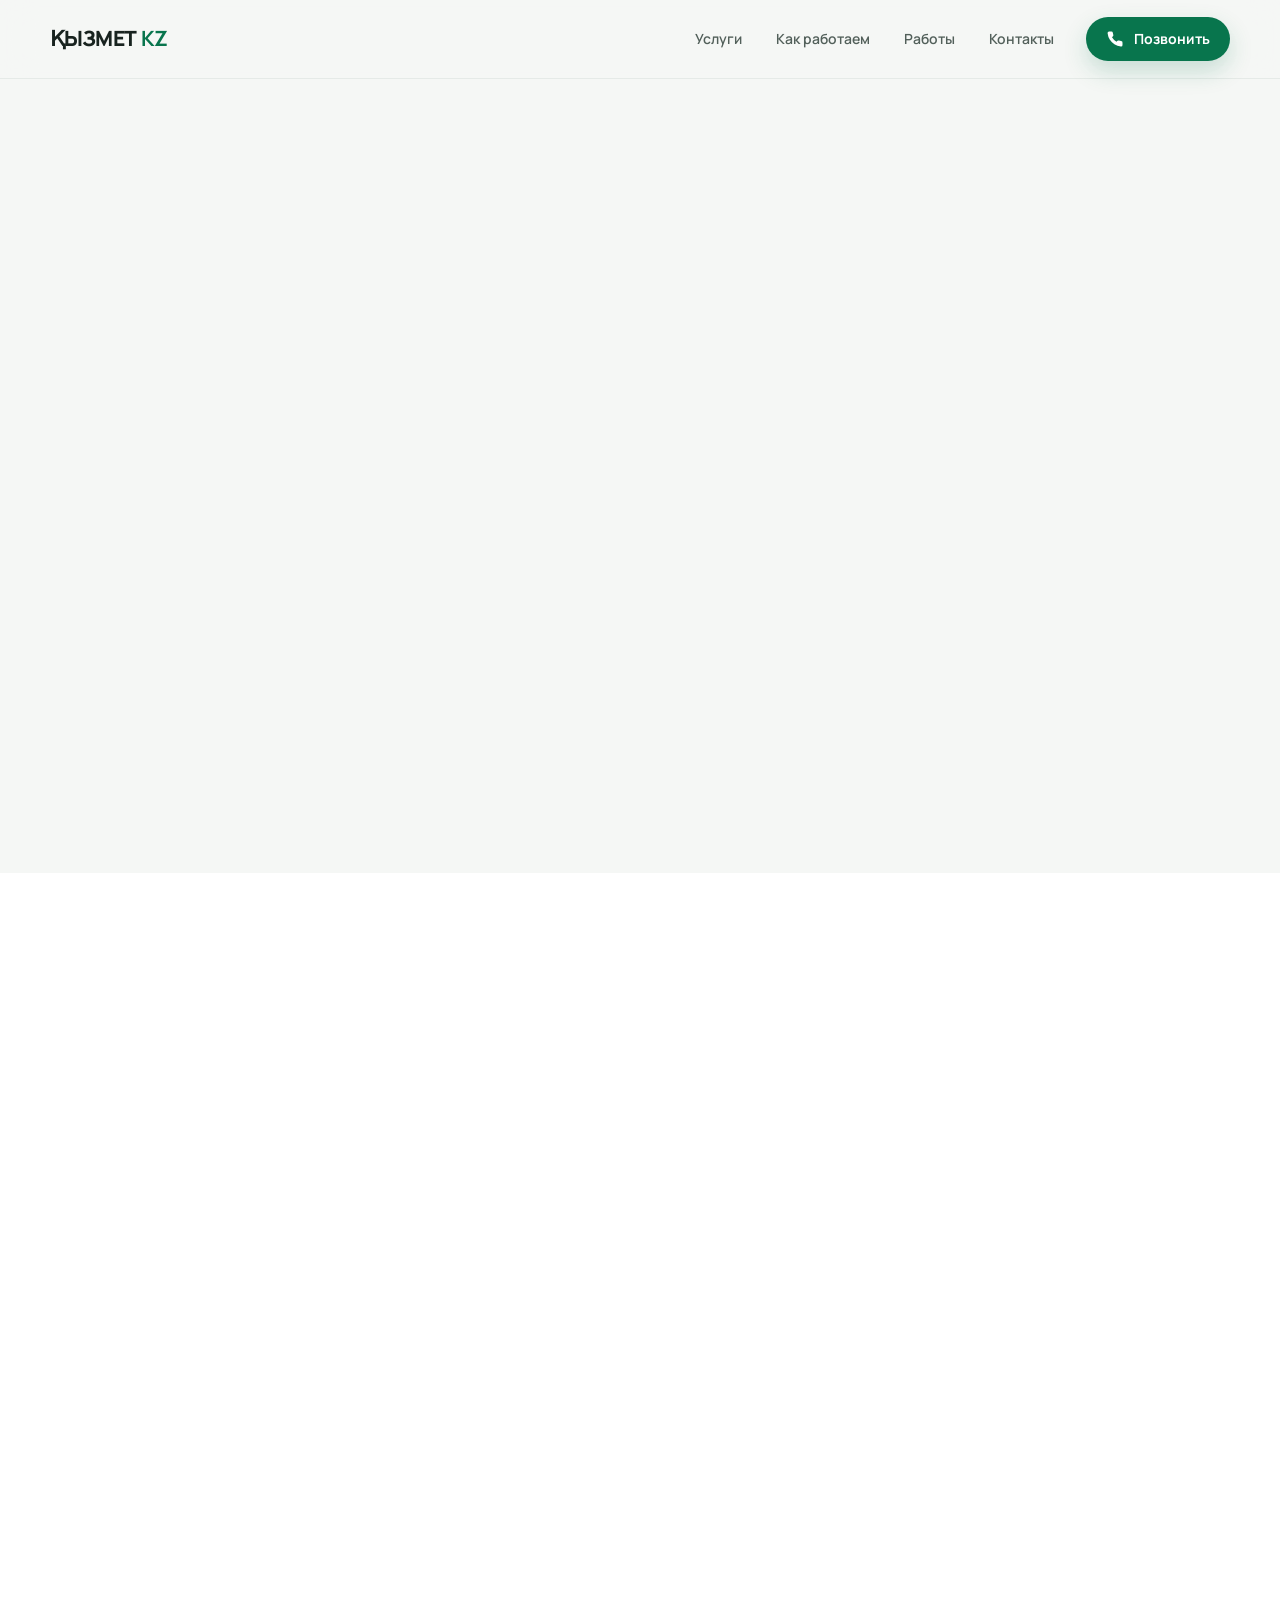
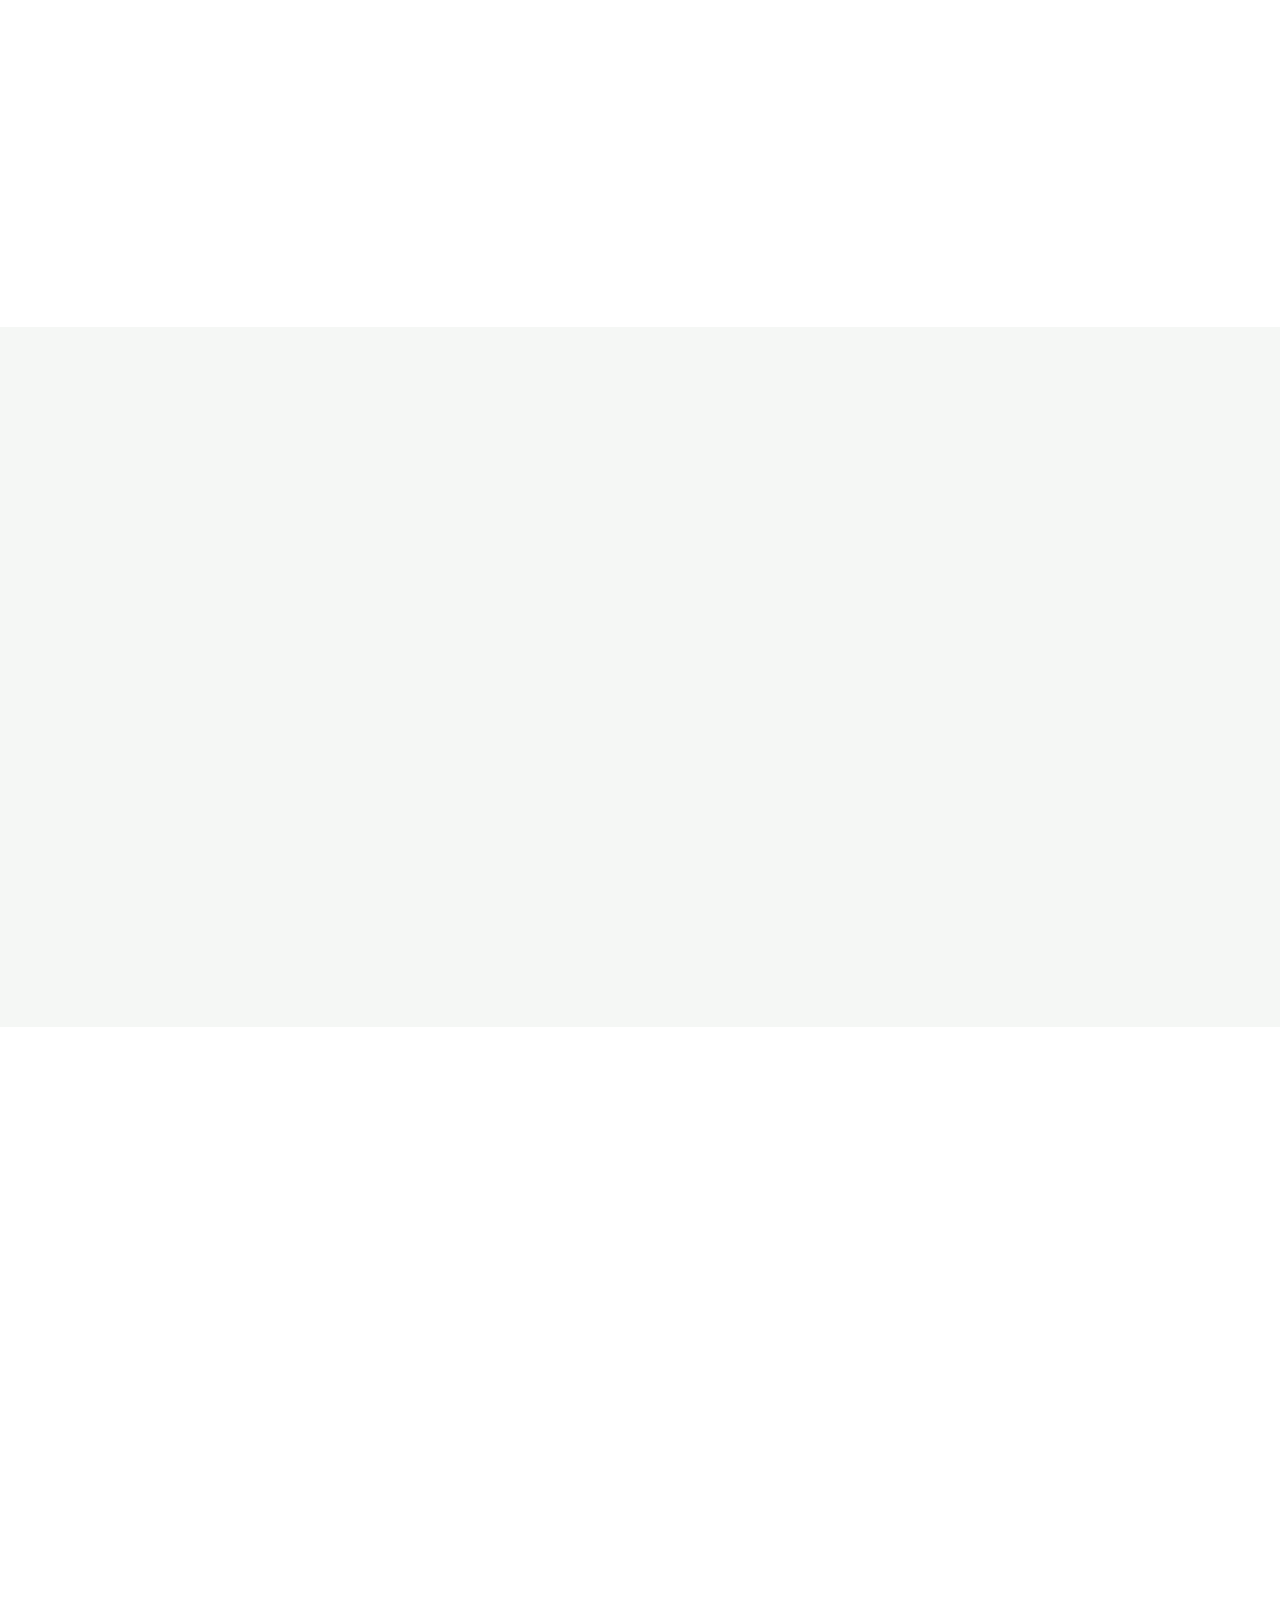
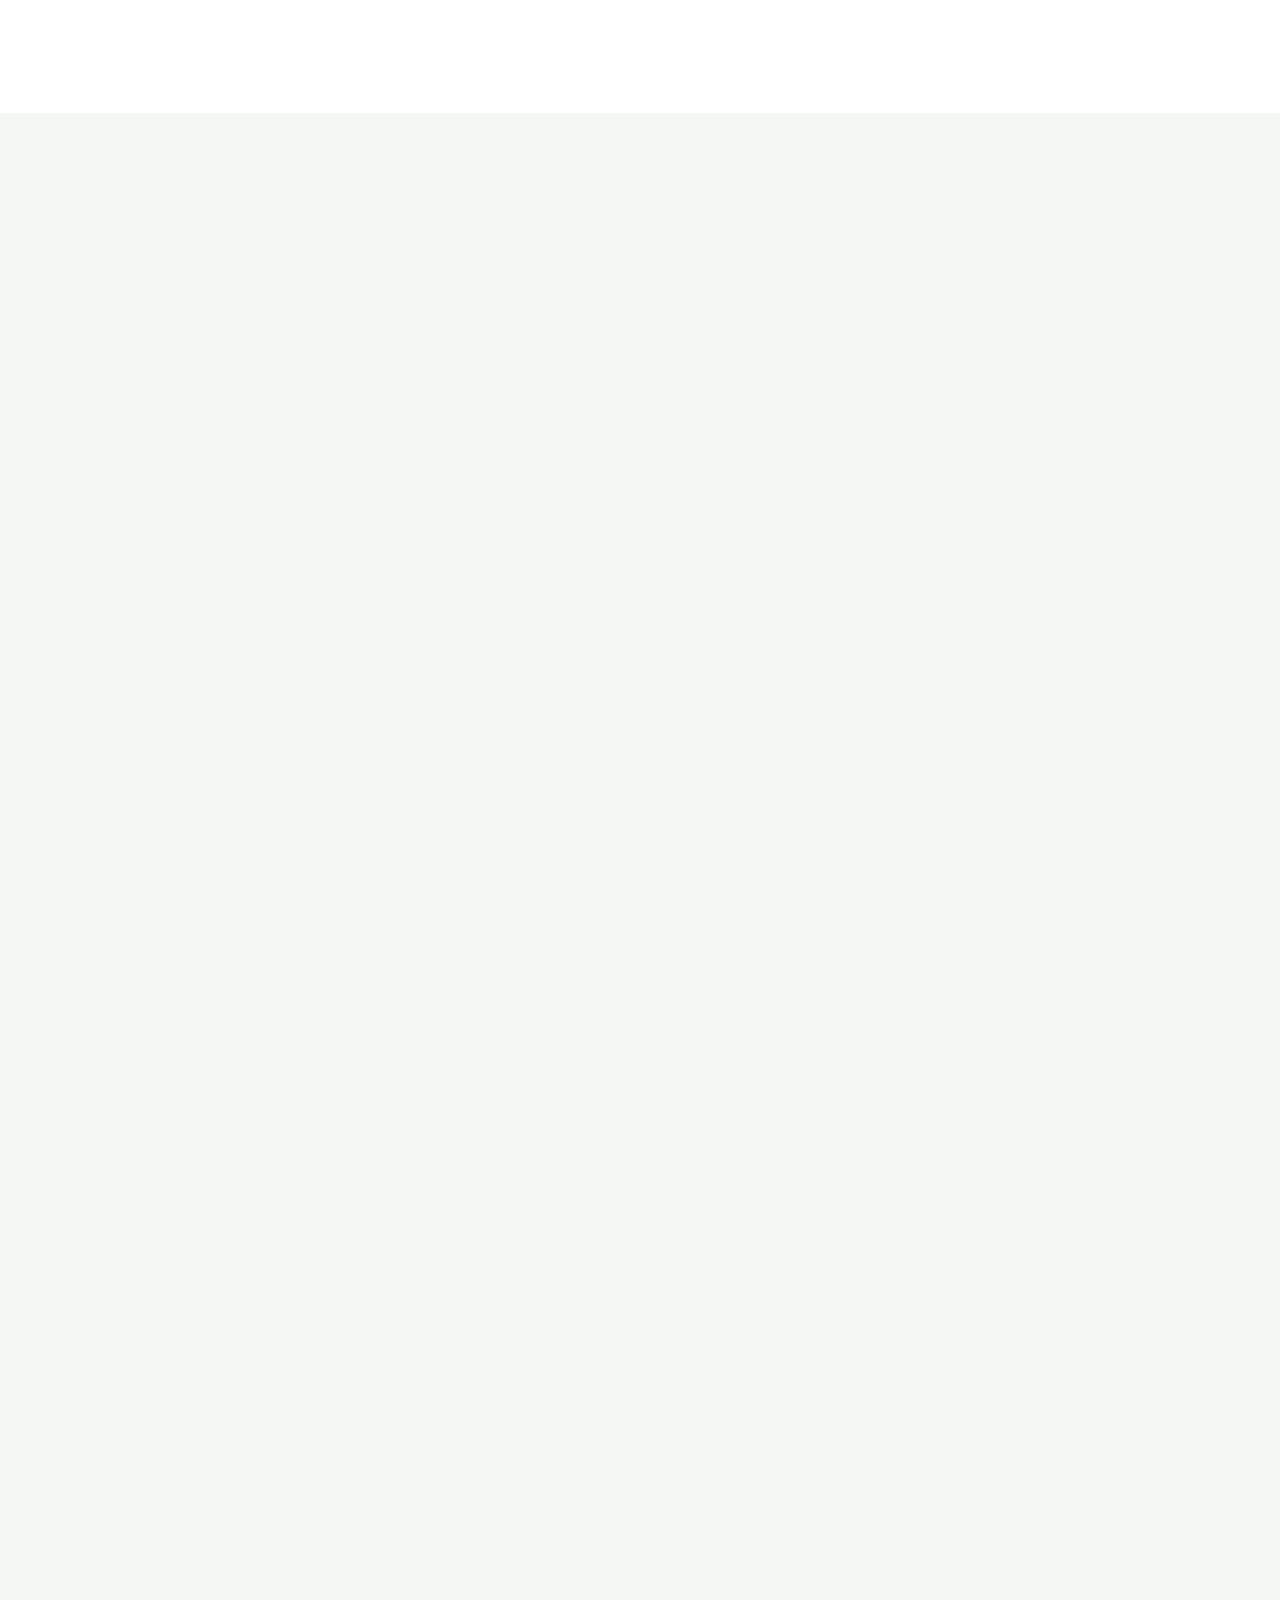
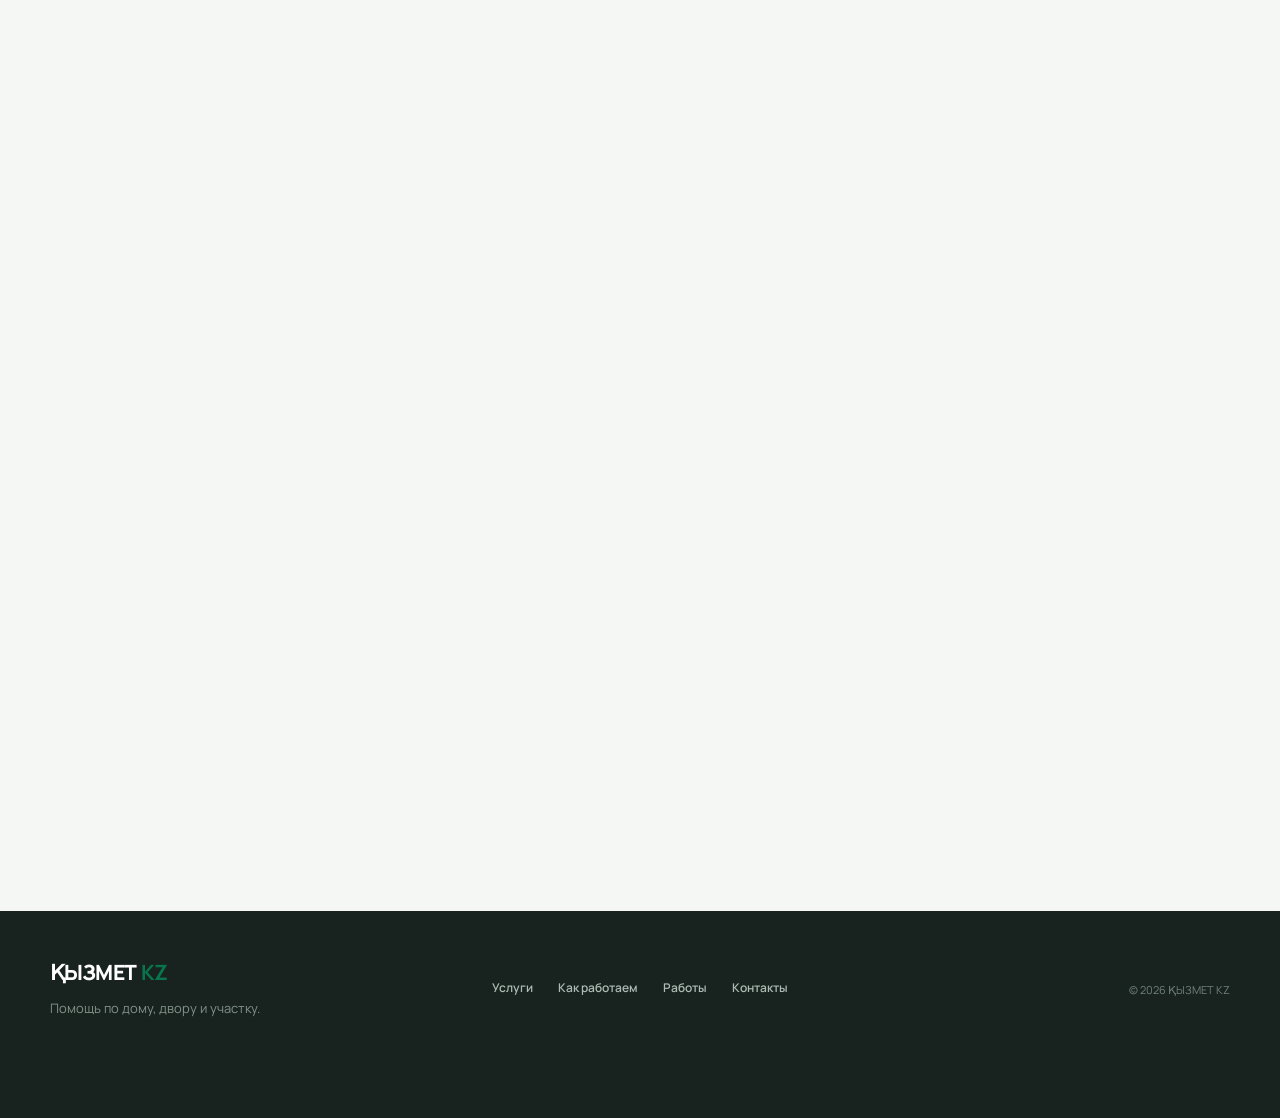
==== index-ru.html @ cfd89046 "index.html - kaz, index-ru - ru" ====
<!DOCTYPE html>
<html lang="ru">
<head>
    <meta charset="UTF-8">

    <meta
        name="viewport"
        content="width=device-width, initial-scale=1.0"
    >

    <title>ҚЫЗМЕТ KZ — помощь по дому, двору и участку</title>

    <meta
        name="description"
        content="ҚЫЗМЕТ KZ — помощь по дому, уборка двора, вынос мусора, ремонт забора, работы на участке и другие хозяйственные задачи."
    >

    <meta name="theme-color" content="#08754D">

    <link rel="icon" href="favicon.svg" type="image/svg+xml">

    <link rel="preconnect" href="https://fonts.googleapis.com">
    <link rel="preconnect" href="https://fonts.gstatic.com" crossorigin>

    <link
        href="https://fonts.googleapis.com/css2?family=Manrope:wght@400;500;600;700;800&display=swap"
        rel="stylesheet"
    >

    <link rel="stylesheet" href="style.css">
</head>

<body>

<!-- ================= HEADER ================= -->

<header class="header" id="header">
    <div class="container header__inner">

        <a href="#top" class="logo" aria-label="ҚЫЗМЕТ KZ — на главную">
            <span>ҚЫЗМЕТ</span>
            <strong>KZ</strong>
        </a>

        <nav class="nav" id="nav">
            <a href="#services">Услуги</a>
            <a href="#how">Как работаем</a>
            <a href="#works">Работы</a>
            <a href="#contacts">Контакты</a>
        </nav>

        <a
            class="btn btn--primary header__call"
            data-phone
            href="#"
        >
            <svg viewBox="0 0 24 24" aria-hidden="true">
                <path d="M22 16.92v3a2 2 0 0 1-2.18 2
                19.79 19.79 0 0 1-8.63-3.07
                19.5 19.5 0 0 1-6-6
                19.79 19.79 0 0 1-3.07-8.67
                A2 2 0 0 1 4.11 2h3a2 2 0 0 1
                2 1.72c.12.9.33 1.78.62 2.63
                a2 2 0 0 1-.45 2.11L8 9.73
                a16 16 0 0 0 6 6l1.27-1.27
                a2 2 0 0 1 2.11-.45
                c.85.29 1.73.5 2.63.62
                A2 2 0 0 1 22 16.92z"/>
            </svg>
            Позвонить
        </a>

        <button
            class="menu-toggle"
            id="menuToggle"
            type="button"
            aria-label="Открыть меню"
            aria-expanded="false"
        >
            <span></span>
            <span></span>
            <span></span>
        </button>

    </div>
</header>


<main id="top">

<!-- ================= HERO ================= -->

<section class="hero">
    <div class="container hero__grid">

        <div class="hero__content reveal">

            <div class="eyebrow">
                <span class="eyebrow__dot"></span>
                Помощь по дому и хозяйству
            </div>

            <h1>
                Сделаем работу,
                до которой
                <span>не доходят руки.</span>
            </h1>

            <p class="hero__text">
                ҚЫЗМЕТ KZ — помощь по дому, во дворе и на участке.
                Расскажите, что нужно сделать — обсудим задачу
                и договоримся.
            </p>

            <div class="hero__actions">
                <a
                    class="btn btn--primary btn--large"
                    data-phone
                    href="#"
                >
                    Позвонить
                </a>

                <a
                    class="btn btn--secondary btn--large"
                    href="#contact-form"
                >
                    Обсудить задачу
                </a>
            </div>

            <div class="hero__trust">
                <div class="trust-item">
                    <span class="trust-item__icon">✓</span>
                    Разные задачи
                </div>

                <div class="trust-item">
                    <span class="trust-item__icon">✓</span>
                    По договорённости
                </div>

                <div class="trust-item">
                    <span class="trust-item__icon">✓</span>
                    Понятное общение
                </div>
            </div>

        </div>

        <div class="hero__visual reveal reveal--delay">

            <div class="hero__image">
                <img
                    src="images/hero.jpg"
                    alt="Работа по хозяйству возле частного дома"
                >
            </div>

            <div class="hero-card">
                <div class="hero-card__icon">✓</div>

                <div>
                    <strong>Есть задача?</strong>
                    <span>Просто расскажите нам</span>
                </div>
            </div>

        </div>

    </div>
</section>

<!-- ================= SERVICES ================= -->

<section class="section services" id="services">
    <div class="container">

        <div class="section-heading reveal">
            <span class="section-label">ЧТО МЫ ДЕЛАЕМ</span>

            <h2>
                Поможем с работами
                <span>по дому и участку</span>
            </h2>

            <p>
                Выполняем бытовые, хозяйственные и другие задачи
                по вашему запросу.
            </p>
        </div>

        <div class="services-grid">

            <article class="service-card reveal">
                <div class="service-card__number">01</div>
                <div class="service-card__icon">🏠</div>

                <h3>Помощь по дому</h3>

                <p>
                    Бытовые и хозяйственные задачи
                    в квартире или частном доме.
                </p>

                <a href="#contact-form">
                    Обсудить задачу →
                </a>
            </article>


            <article class="service-card reveal">
                <div class="service-card__number">02</div>
                <div class="service-card__icon">🗑️</div>

                <h3>Вынос мусора</h3>

                <p>
                    Сбор, вынос и уборка мусора
                    после бытовых и хозяйственных работ.
                </p>

                <a href="#contact-form">
                    Обсудить задачу →
                </a>
            </article>


            <article class="service-card reveal">
                <div class="service-card__number">03</div>
                <div class="service-card__icon">🌿</div>

                <h3>Уборка двора</h3>

                <p>
                    Листья, ветки, мусор и другие работы
                    по приведению территории в порядок.
                </p>

                <a href="#contact-form">
                    Обсудить задачу →
                </a>
            </article>


            <article class="service-card reveal">
                <div class="service-card__number">04</div>
                <div class="service-card__icon">🧱</div>

                <h3>Ремонт забора</h3>

                <p>
                    Ремонт и восстановление повреждённых
                    участков забора.
                </p>

                <a href="#contact-form">
                    Обсудить задачу →
                </a>
            </article>


            <article class="service-card reveal">
                <div class="service-card__number">05</div>
                <div class="service-card__icon">💧</div>

                <h3>Септик</h3>

                <p>
                    Помощь с организацией работ
                    по устройству септика.
                </p>

                <a href="#contact-form">
                    Обсудить задачу →
                </a>
            </article>


            <article class="service-card reveal">
                <div class="service-card__number">06</div>
                <div class="service-card__icon">🐑</div>

                <h3>Мал сою</h3>

                <p>
                    Услуга предоставляется
                    по предварительной договорённости.
                </p>

                <a href="#contact-form">
                    Обсудить задачу →
                </a>
            </article>


            <article class="service-card reveal">
                <div class="service-card__number">07</div>
                <div class="service-card__icon">🚕</div>

                <h3>Такси межгород</h3>

                <p>
                    Поездки между городами
                    по предварительной договорённости.
                </p>

                <a href="#contact-form">
                    Обсудить поездку →
                </a>
            </article>


            <article class="service-card reveal">
                <div class="service-card__number">08</div>
                <div class="service-card__icon">🚚</div>

                <h3>Доставка по городу</h3>

                <p>
                    Доставка вещей, товаров и других грузов
                    по городу.
                </p>

                <a href="#contact-form">
                    Обсудить доставку →
                </a>
            </article>


            <article class="service-card reveal">
                <div class="service-card__number">09</div>
                <div class="service-card__icon">🧹</div>

                <h3>Клининг</h3>

                <p>
                    Уборка квартир, домов и других помещений
                    по предварительной договорённости.
                </p>

                <a href="#contact-form">
                    Заказать уборку →
                </a>
            </article>


            <article class="service-card reveal">
                <div class="service-card__number">10</div>
                <div class="service-card__icon">🚜</div>

                <h3>Услуги спецтехники</h3>

                <p>
                    Работа специальной техники
                    для строительных и хозяйственных задач.
                </p>

                <a href="#contact-form">
                    Обсудить задачу →
                </a>
            </article>


            <article class="service-card reveal">
                <div class="service-card__number">11</div>
                <div class="service-card__icon">❄️</div>

                <h3>Установка кондиционеров</h3>

                <p>
                    Установка и подключение кондиционеров
                    в доме или помещении.
                </p>

                <a href="#contact-form">
                    Обсудить установку →
                </a>
            </article>


            <article class="service-card reveal">
                <div class="service-card__number">12</div>
                <div class="service-card__icon">👨‍🍳</div>

                <h3>Повар</h3>

                <p>
                    Приготовление еды для дома,
                    мероприятий и других задач.
                </p>

                <a href="#contact-form">
                    Обсудить задачу →
                </a>
            </article>


            <article class="service-card reveal">
                <div class="service-card__number">13</div>
                <div class="service-card__icon">⚡</div>

                <h3>Услуги электрика</h3>

                <p>
                    Электромонтажные работы, ремонт
                    и подключение оборудования.
                </p>

                <a href="#contact-form">
                    Обсудить задачу →
                </a>
            </article>


            <article class="service-card reveal">
                <div class="service-card__number">14</div>
                <div class="service-card__icon">🔧</div>

                <h3>Услуги сантехника</h3>

                <p>
                    Ремонт, установка и обслуживание
                    сантехнического оборудования.
                </p>

                <a href="#contact-form">
                    Обсудить задачу →
                </a>
            </article>


            <article class="service-card reveal">
                <div class="service-card__number">15</div>
                <div class="service-card__icon">⚙️</div>

                <h3>Автоматизация бизнеса</h3>

                <p>
                    Помощь в автоматизации процессов
                    и оптимизации работы бизнеса.
                </p>

                <a href="#contact-form">
                    Обсудить задачу →
                </a>
            </article>


            <article class="service-card reveal">
                <div class="service-card__number">16</div>
                <div class="service-card__icon">❄️</div>

                <h3>Уборка снега</h3>

                <p>
                    Уборка снега с территории,
                    двора, дорожек и подъездов.
                </p>

                <a href="#contact-form">
                    Обсудить задачу →
                </a>
            </article>


            <article class="service-card reveal">
                <div class="service-card__number">17</div>
                <div class="service-card__icon">🔧</div>

                <h3>Другие работы</h3>

                <p>
                    Есть задача, которой нет
                    в списке? Расскажите нам.
                </p>

                <a href="#contact-form">
                    Обсудить задачу →
                </a>
            </article>


            <article class="service-card service-card--accent reveal">
                <div class="service-card__number">18</div>
                <div class="service-card__icon">💬</div>

                <h3>По вашему запросу</h3>

                <p>
                    Не обязательно знать название услуги.
                    Просто опишите, что нужно сделать.
                </p>

                <a href="#contact-form">
                    Рассказать задачу →
                </a>
            </article>

        </div>
    </div>
</section>


<!-- ================= NOT FOUND ================= -->

<section class="section problem">
    <div class="container">

        <div class="problem__box reveal">

            <div class="problem__content">
                <span class="section-label">НЕ НАШЛИ СВОЮ УСЛУГУ?</span>

                <h2>
                    Не знаете, как называется
                    нужная работа?
                </h2>

                <p>
                    Ничего страшного. Просто расскажите,
                    что нужно сделать. Обсудим задачу
                    и скажем, можем ли помочь.
                </p>

                <a
                    href="#"
                    data-phone
                    class="btn btn--light btn--large"
                >
                    Позвонить и обсудить
                </a>
            </div>

            <div class="problem__shape">
                <span>?</span>
            </div>

        </div>

    </div>
</section>


<!-- ================= WHY US ================= -->

<section class="section why">
    <div class="container">

        <div class="section-heading section-heading--center reveal">
            <span class="section-label">ПОЧЕМУ ҚЫЗМЕТ KZ</span>

            <h2>
                Всё проще, чем кажется
            </h2>

            <p>
                Не нужно разбираться в названиях работ.
                Расскажите о задаче — дальше разберёмся вместе.
            </p>
        </div>

        <div class="advantages">

            <article class="advantage reveal">
                <div class="advantage__icon">01</div>
                <h3>Один контакт</h3>
                <p>
                    Не нужно искать отдельного человека
                    для каждой хозяйственной задачи.
                </p>
            </article>

            <article class="advantage reveal">
                <div class="advantage__icon">02</div>
                <h3>Понятное общение</h3>
                <p>
                    Просто объясните своими словами,
                    что необходимо сделать.
                </p>
            </article>

            <article class="advantage reveal">
                <div class="advantage__icon">03</div>
                <h3>Работа по договорённости</h3>
                <p>
                    Обсуждаем задачу, объём и удобное
                    время заранее.
                </p>
            </article>

            <article class="advantage reveal">
                <div class="advantage__icon">04</div>
                <h3>Разные задачи</h3>
                <p>
                    Дом, двор, участок и другие
                    хозяйственные работы.
                </p>
            </article>

        </div>
    </div>
</section>


<!-- ================= HOW ================= -->

<section class="section how" id="how">
    <div class="container">

        <div class="section-heading reveal">
            <span class="section-label">КАК ЭТО РАБОТАЕТ</span>

            <h2>
                Три шага —
                <span>и задача решается</span>
            </h2>
        </div>

        <div class="steps">

            <article class="step reveal">
                <div class="step__number">01</div>

                <div>
                    <h3>Вы обращаетесь</h3>
                    <p>
                        Звоните и рассказываете,
                        что нужно сделать.
                    </p>
                </div>
            </article>

            <article class="step reveal">
                <div class="step__number">02</div>

                <div>
                    <h3>Обсуждаем</h3>
                    <p>
                        Уточняем детали, объём работы
                        и удобное время.
                    </p>
                </div>
            </article>

            <article class="step reveal">
                <div class="step__number">03</div>

                <div>
                    <h3>Выполняем</h3>
                    <p>
                        Приезжаем и выполняем
                        согласованную работу.
                    </p>
                </div>
            </article>

        </div>

    </div>
</section>


<!-- ================= WORKS ================= -->

<section class="section works" id="works">
    <div class="container">

        <div class="section-heading reveal">
            <span class="section-label">НАШИ РАБОТЫ</span>

            <h2>
                Работаем —
                <span>показываем результат</span>
            </h2>

            <p>
                Здесь будут реальные фотографии
                выполненных работ ҚЫЗМЕТ KZ.
            </p>
        </div>

        <div class="gallery">

            <div class="gallery__item gallery__item--large reveal">
                <img
                    src="images/work-01.jpg"
                    alt="Хозяйственные работы"
                    loading="lazy"
                >
            </div>

            <div class="gallery__item reveal">
                <img
                    src="images/work-02.jpg"
                    alt="Уборка территории"
                    loading="lazy"
                >
            </div>

            <div class="gallery__item reveal">
                <img
                    src="images/work-03.jpg"
                    alt="Ремонтные работы"
                    loading="lazy"
                >
            </div>

            <div class="gallery__item reveal">
                <img
                    src="images/work-04.jpg"
                    alt="Работа во дворе"
                    loading="lazy"
                >
            </div>

        </div>

        <div class="gallery-note reveal">
            <span>📸</span>
            <p>
                После запуска замените фотографии-заглушки
                на реальные фотографии работ.
            </p>
        </div>

    </div>
</section>


<!-- ================= CTA ================= -->

<section class="cta">
    <div class="container">

        <div class="cta__inner reveal">

            <div>
                <span class="section-label section-label--light">
                    ЕСТЬ ЗАДАЧА?
                </span>

                <h2>
                    Расскажите,
                    что нужно сделать.
                </h2>

                <p>
                    Не обязательно знать название услуги.
                    Просто опишите задачу — обсудим возможность
                    выполнения.
                </p>
            </div>

            <div class="cta__action">

                <a
                    href="#"
                    data-phone
                    class="btn btn--light btn--large"
                >
                    Позвонить
                </a>

                <a
                    href="#contact-form"
                    class="cta__phone"
                    data-phone-display
                >
                    +7 700 000 00 00
                </a>

            </div>

        </div>

    </div>
</section>


<!-- ================= CONTACTS ================= -->

<section class="section contacts" id="contacts">
    <div class="container contacts__grid">

        <div class="contacts__info reveal">

            <span class="section-label">КОНТАКТЫ</span>

            <h2>
                Давайте обсудим
                вашу задачу
            </h2>

            <p>
                Позвоните нам и расскажите,
                что необходимо сделать.
            </p>

            <a
                class="contacts__phone"
                data-phone
                data-phone-display
                href="#"
            >
            </a>

            <div class="contact-details">

                <div class="contact-detail">
                    <span>📍</span>
                    <div>
                        <small>Город</small>
                        <strong>Ваш город</strong>
                    </div>
                </div>

                <div class="contact-detail">
                    <span>🕐</span>
                    <div>
                        <small>Время работы</small>
                        <strong>По договорённости</strong>
                    </div>
                </div>

            </div>

        </div>


        <div class="contact-form-wrapper reveal" id="contact-form">

            <div class="contact-form-card">

                <span class="form-badge">БЫСТРЫЙ ЗАПРОС</span>

                <h3>
                    Расскажите,
                    что нужно сделать
                </h3>

                <p>
                    Форма пока работает как демонстрация.
                    Для реальной отправки подключается backend
                    или сервис форм.
                </p>

                <form id="requestForm">

                    <label>
                        <span>Ваше имя</span>

                        <input
                            type="text"
                            name="name"
                            placeholder="Например, Айдар"
                            autocomplete="name"
                        >
                    </label>

                    <label>
                        <span>Телефон *</span>

                        <input
                            type="tel"
                            name="phone"
                            placeholder="+7 700 000 00 00"
                            autocomplete="tel"
                            required
                        >
                    </label>

                    <label>
                        <span>Что нужно сделать?</span>

                        <textarea
                            name="message"
                            rows="4"
                            placeholder="Например: мал сою керек, кар жинау керек, зат апарып тастау керек..."
                        ></textarea>
                    </label>

                    <button
                        type="submit"
                        class="btn btn--primary btn--full"
                    >
                        Отправить заявку
                    </button>

                    <div
                        class="form-message"
                        id="formMessage"
                        aria-live="polite"
                    ></div>

                </form>

            </div>

        </div>

    </div>
</section>

</main>


<!-- ================= FOOTER ================= -->

<footer class="footer">
    <div class="container footer__inner">

        <div class="footer__brand">
            <a href="#top" class="logo logo--footer">
                <span>ҚЫЗМЕТ</span>
                <strong>KZ</strong>
            </a>

            <p>
                Помощь по дому, двору и участку.
            </p>
        </div>

        <div class="footer__links">
            <a href="#services">Услуги</a>
            <a href="#how">Как работаем</a>
            <a href="#works">Работы</a>
            <a href="#contacts">Контакты</a>
        </div>

        <div class="footer__contact">
            <a href="#"
                 data-phone
                 data-phone-display>
            </a>

            <span>© 2026 ҚЫЗМЕТ KZ</span>
        </div>

    </div>
</footer>


<!-- ================= MOBILE CTA ================= -->

<div class="mobile-cta">

    <a
        href="#"
        data-phone
        class="mobile-cta__call"
    >
        <svg viewBox="0 0 24 24" aria-hidden="true">
            <path d="M22 16.92v3a2 2 0 0 1-2.18 2
            19.79 19.79 0 0 1-8.63-3.07
            19.5 19.5 0 0 1-6-6
            19.79 19.79 0 0 1-3.07-8.67
            A2 2 0 0 1 4.11 2h3a2 2 0 0 1
            2 1.72c.12.9.33 1.78.62 2.63
            a2 2 0 0 1-.45 2.11L8 9.73
            a16 16 0 0 0 6 6l1.27-1.27
            a2 2 0 0 1 2.11-.45
            c.85.29 1.73.5 2.63.62
            A2 2 0 0 1 22 16.92z"/>
        </svg>

        Позвонить
    </a>

    <a
        href="#contact-form"
        class="mobile-cta__form"
    >
        Обсудить
    </a>

</div>


<script src="script.js"></script>

</body>
</html>
---- style.css ----
/* =========================================================
   ҚЫЗМЕТ KZ
   Main stylesheet
   ========================================================= */

:root {
    --green: #08754d;
    --green-dark: #055d3d;
    --green-light: #e7f2ed;

    --dark: #18231f;
    --text: #42504a;
    --muted: #718079;

    --bg: #f5f7f5;
    --white: #ffffff;
    --border: #e1e8e4;

    --radius-sm: 12px;
    --radius-md: 18px;
    --radius-lg: 28px;

    --shadow: 0 20px 60px rgba(24, 35, 31, 0.08);

    --container: 1180px;
}


/* ================= RESET ================= */

*,
*::before,
*::after {
    box-sizing: border-box;
}

html {
    scroll-behavior: smooth;
}

body {
    margin: 0;
    background: var(--bg);
    color: var(--dark);

    font-family: "Manrope", sans-serif;
    font-size: 16px;
    line-height: 1.6;

    -webkit-font-smoothing: antialiased;
}

body.menu-open {
    overflow: hidden;
}

img {
    display: block;
    width: 100%;
}

a {
    color: inherit;
    text-decoration: none;
}

button,
input,
textarea {
    font: inherit;
}

button {
    cursor: pointer;
}

::selection {
    background: var(--green);
    color: white;
}


/* ================= GLOBAL ================= */

.container {
    width: min(
        calc(100% - 40px),
        var(--container)
    );

    margin-inline: auto;
}

.section {
    padding: 110px 0;
}

.section-heading {
    max-width: 720px;
    margin-bottom: 55px;
}

.section-heading--center {
    margin-inline: auto;
    text-align: center;
}

.section-label {
    display: inline-block;

    margin-bottom: 16px;

    color: var(--green);

    font-size: 12px;
    font-weight: 800;
    letter-spacing: 0.14em;
    text-transform: uppercase;
}

.section-label--light {
    color: #a9d8c5;
}

.section-heading h2 {
    margin: 0 0 18px;

    font-size: clamp(36px, 5vw, 58px);
    line-height: 1.05;
    letter-spacing: -0.04em;
}

.section-heading h2 span {
    color: var(--green);
}

.section-heading p {
    max-width: 620px;

    margin: 0;

    color: var(--muted);
    font-size: 17px;
}


/* ================= BUTTONS ================= */

.btn {
    display: inline-flex;
    align-items: center;
    justify-content: center;
    gap: 10px;

    min-height: 52px;
    padding: 0 24px;

    border: 0;
    border-radius: 100px;

    font-weight: 700;
    line-height: 1;

    transition:
        transform 0.25s ease,
        background 0.25s ease,
        color 0.25s ease,
        box-shadow 0.25s ease;
}

.btn:hover {
    transform: translateY(-2px);
}

.btn--primary {
    background: var(--green);
    color: var(--white);

    box-shadow: 0 10px 25px rgba(8, 117, 77, 0.2);
}

.btn--primary:hover {
    background: var(--green-dark);
    box-shadow: 0 14px 30px rgba(8, 117, 77, 0.28);
}

.btn--secondary {
    background: var(--white);
    color: var(--dark);
    border: 1px solid var(--border);
}

.btn--secondary:hover {
    border-color: var(--green);
    color: var(--green);
}

.btn--light {
    background: var(--white);
    color: var(--green);
}

.btn--light:hover {
    background: #eff8f4;
}

.btn--large {
    min-height: 58px;
    padding-inline: 30px;
}

.btn--full {
    width: 100%;
}

.btn svg {
    width: 18px;
    height: 18px;

    fill: currentColor;
}


/* ================= HEADER ================= */

.header {
    position: sticky;
    z-index: 1000;
    top: 0;

    background: rgba(245, 247, 245, 0.9);

    border-bottom: 1px solid rgba(225, 232, 228, 0.8);

    backdrop-filter: blur(16px);
}

.header__inner {
    display: flex;
    align-items: center;
    justify-content: space-between;

    height: 78px;
}

.logo {
    display: inline-flex;
    align-items: center;
    gap: 5px;

    font-size: 21px;
    font-weight: 800;
    letter-spacing: -0.04em;
}

.logo span {
    color: var(--dark);
}

.logo strong {
    color: var(--green);
}

.nav {
    display: flex;
    align-items: center;
    gap: 34px;

    margin-left: auto;
    margin-right: 32px;
}

.nav a {
    position: relative;

    color: #52605a;

    font-size: 14px;
    font-weight: 600;
}

.nav a::after {
    content: "";

    position: absolute;
    left: 0;
    bottom: -7px;

    width: 0;
    height: 2px;

    background: var(--green);

    transition: width 0.25s ease;
}

.nav a:hover {
    color: var(--green);
}

.nav a:hover::after {
    width: 100%;
}

.header__call {
    min-height: 44px;
    padding-inline: 20px;

    font-size: 14px;
}

.menu-toggle {
    display: none;

    width: 46px;
    height: 46px;

    padding: 10px;

    border: 0;
    border-radius: 12px;

    background: var(--green-light);
}

.menu-toggle span {
    display: block;

    width: 100%;
    height: 2px;

    margin: 5px 0;

    background: var(--dark);

    transition:
        transform 0.25s ease,
        opacity 0.25s ease;
}

.menu-toggle.active span:nth-child(1) {
    transform: translateY(7px) rotate(45deg);
}

.menu-toggle.active span:nth-child(2) {
    opacity: 0;
}

.menu-toggle.active span:nth-child(3) {
    transform: translateY(-7px) rotate(-45deg);
}


/* ================= HERO ================= */

.hero {
    padding: 80px 0 100px;

    overflow: hidden;
}

.hero__grid {
    display: grid;
    grid-template-columns: 0.92fr 1.08fr;

    align-items: center;

    gap: 80px;
}

.eyebrow {
    display: inline-flex;
    align-items: center;
    gap: 9px;

    margin-bottom: 25px;

    color: var(--green);

    font-size: 12px;
    font-weight: 800;
    letter-spacing: 0.08em;
    text-transform: uppercase;
}

.eyebrow__dot {
    width: 8px;
    height: 8px;

    border-radius: 50%;

    background: var(--green);

    box-shadow: 0 0 0 5px var(--green-light);
}

.hero h1 {
    max-width: 680px;

    margin: 0;

    font-size: clamp(46px, 6vw, 76px);
    line-height: 0.98;
    letter-spacing: -0.055em;
}

.hero h1 span {
    color: var(--green);
}

.hero__text {
    max-width: 610px;

    margin: 28px 0 34px;

    color: var(--text);

    font-size: 18px;
    line-height: 1.7;
}

.hero__actions {
    display: flex;
    flex-wrap: wrap;
    gap: 12px;
}

.hero__trust {
    display: flex;
    flex-wrap: wrap;
    gap: 20px;

    margin-top: 35px;
}

.trust-item {
    display: flex;
    align-items: center;
    gap: 8px;

    color: var(--muted);

    font-size: 13px;
    font-weight: 600;
}

.trust-item__icon {
    display: grid;
    place-items: center;

    width: 21px;
    height: 21px;

    border-radius: 50%;

    background: var(--green-light);
    color: var(--green);

    font-size: 11px;
    font-weight: 800;
}

.hero__visual {
    position: relative;
    min-width: 0;
}

.hero__image {
    position: relative;
    width: 100%;
    height: min(105vw, 470px);
    overflow: hidden;
    border-radius: 34px;
    background: #dfe8e3;
    box-shadow: var(--shadow);
}

.hero__image::after {
    content: "";

    position: absolute;
    inset: 0;

    pointer-events: none;

    background:
        linear-gradient(
            180deg,
            rgba(0, 0, 0, 0) 55%,
            rgba(0, 0, 0, 0.22)
        );
}
.hero__image img {
    display: block;
    width: 100%;
    height: 100%;

    object-fit: cover;
    object-position: 1% center;
}
.hero-card {
    position: absolute;

    right: -28px;
    bottom: 30px;

    display: flex;
    align-items: center;
    gap: 13px;

    max-width: 260px;

    padding: 18px 20px;

    border: 1px solid rgba(255, 255, 255, 0.7);
    border-radius: 18px;

    background: rgba(255, 255, 255, 0.94);

    box-shadow: 0 20px 50px rgba(24, 35, 31, 0.18);

    backdrop-filter: blur(12px);
}

.hero-card__icon {
    display: grid;
    place-items: center;

    flex: 0 0 42px;

    width: 42px;
    height: 42px;

    border-radius: 50%;

    background: var(--green);
    color: white;

    font-weight: 800;
}

.hero-card strong,
.hero-card span {
    display: block;
}

.hero-card strong {
    font-size: 14px;
}

.hero-card span {
    margin-top: 2px;

    color: var(--muted);

    font-size: 12px;
}


/* ================= SERVICES ================= */

.services {
    background: var(--white);
}

.services-grid {
    display: grid;

    grid-template-columns: repeat(4, 1fr);

    gap: 16px;
}

.service-card {
    position: relative;

    min-height: 315px;

    padding: 28px;

    overflow: hidden;

    border: 1px solid var(--border);
    border-radius: var(--radius-md);

    background: var(--white);

    transition:
        transform 0.3s ease,
        border-color 0.3s ease,
        box-shadow 0.3s ease;
}

.service-card:hover {
    transform: translateY(-6px);

    border-color: rgba(8, 117, 77, 0.25);

    box-shadow: var(--shadow);
}

.service-card__number {
    position: absolute;
    top: 25px;
    right: 25px;

    color: #dce5e1;

    font-size: 12px;
    font-weight: 800;
}

.service-card__icon {
    display: grid;
    place-items: center;

    width: 54px;
    height: 54px;

    margin-bottom: 25px;

    border-radius: 15px;

    background: var(--green-light);

    font-size: 25px;
}

.service-card h3 {
    margin: 0 0 10px;

    font-size: 19px;
    line-height: 1.2;
}

.service-card p {
    margin: 0;

    color: var(--muted);

    font-size: 14px;
    line-height: 1.65;
}

.service-card a {
    position: absolute;

    left: 28px;
    bottom: 25px;

    color: var(--green);

    font-size: 13px;
    font-weight: 800;
}

.service-card--accent {
    border-color: transparent;

    background: var(--green);
    color: white;
}

.service-card--accent .service-card__icon {
    background: rgba(255, 255, 255, 0.14);
}

.service-card--accent .service-card__number {
    color: rgba(255, 255, 255, 0.25);
}

.service-card--accent p {
    color: rgba(255, 255, 255, 0.72);
}

.service-card--accent a {
    color: white;
}


/* ================= PROBLEM ================= */

.problem {
    background: var(--white);
    padding-top: 0;
}

.problem__box {
    position: relative;

    display: flex;
    align-items: center;
    justify-content: space-between;

    min-height: 390px;

    padding: 60px 70px;

    overflow: hidden;

    border-radius: var(--radius-lg);

    background:
        radial-gradient(
            circle at 90% 20%,
            rgba(255,255,255,0.14),
            transparent 30%
        ),
        var(--dark);

    color: white;
}

.problem__content {
    position: relative;
    z-index: 2;

    max-width: 650px;
}

.problem h2 {
    margin: 0 0 18px;

    font-size: clamp(34px, 4vw, 54px);
    line-height: 1.05;
    letter-spacing: -0.04em;
}

.problem p {
    max-width: 570px;

    margin: 0 0 30px;

    color: #aebbb5;
}

.problem__shape {
    position: absolute;

    right: 80px;
    top: 50%;

    display: grid;
    place-items: center;

    width: 260px;
    height: 260px;

    border: 1px solid rgba(255, 255, 255, 0.08);
    border-radius: 50%;

    transform: translateY(-50%);
}

.problem__shape::before {
    content: "";

    position: absolute;

    width: 180px;
    height: 180px;

    border: 1px solid rgba(255, 255, 255, 0.08);
    border-radius: 50%;
}

.problem__shape span {
    color: rgba(255, 255, 255, 0.08);

    font-size: 150px;
    font-weight: 800;
}


/* ================= WHY ================= */

.why {
    background: var(--bg);
}

.advantages {
    display: grid;

    grid-template-columns: repeat(4, 1fr);

    gap: 18px;
}

.advantage {
    padding: 30px;

    border: 1px solid var(--border);
    border-radius: var(--radius-md);

    background: var(--white);
}

.advantage__icon {
    display: grid;
    place-items: center;

    width: 48px;
    height: 48px;

    margin-bottom: 30px;

    border-radius: 13px;

    background: var(--green-light);
    color: var(--green);

    font-size: 12px;
    font-weight: 800;
}

.advantage h3 {
    margin: 0 0 10px;

    font-size: 18px;
}

.advantage p {
    margin: 0;

    color: var(--muted);

    font-size: 14px;
}


/* ================= HOW ================= */

.how {
    background: var(--white);
}

.steps {
    display: grid;

    grid-template-columns: repeat(3, 1fr);

    gap: 18px;
}

.step {
    position: relative;

    min-height: 250px;

    padding: 35px;

    border-radius: var(--radius-md);

    background: var(--bg);

    overflow: hidden;
}

.step__number {
    margin-bottom: 70px;

    color: var(--green);

    font-size: 13px;
    font-weight: 800;
    letter-spacing: 0.1em;
}

.step h3 {
    margin: 0 0 10px;

    font-size: 21px;
}

.step p {
    margin: 0;

    color: var(--muted);

    font-size: 14px;
}

.step::after {
    content: "";

    position: absolute;

    right: -30px;
    bottom: -30px;

    width: 110px;
    height: 110px;

    border-radius: 50%;

    background: var(--green-light);
}


/* ================= WORKS ================= */

.works {
    background: var(--bg);
}

.gallery {
    display: grid;

    grid-template-columns: 1.3fr 1fr 1fr;

    grid-template-rows: 250px 250px;

    gap: 14px;
}

.gallery__item {
    overflow: hidden;

    border-radius: 20px;

    background: #dfe8e3;
}

.gallery__item--large {
    grid-row: 1 / 3;
}

.gallery__item img {
    height: 100%;

    object-fit: cover;

    transition: transform 0.6s ease;
}

.gallery__item:hover img {
    transform: scale(1.04);
}

.gallery-note {
    display: flex;
    align-items: center;
    gap: 12px;

    max-width: 600px;

    margin: 25px auto 0;

    padding: 14px 18px;

    border-radius: 14px;

    background: var(--white);

    color: var(--muted);

    font-size: 13px;
}

.gallery-note span {
    font-size: 20px;
}

.gallery-note p {
    margin: 0;
}


/* ================= CTA ================= */

.cta {
    padding: 30px 0 0;

    background: var(--bg);
}

.cta__inner {
    display: flex;
    align-items: center;
    justify-content: space-between;

    gap: 50px;

    padding: 65px 70px;

    border-radius: var(--radius-lg);

    background: var(--green);

    color: white;
}

.cta h2 {
    max-width: 700px;

    margin: 0 0 18px;

    font-size: clamp(38px, 5vw, 62px);
    line-height: 1;
    letter-spacing: -0.05em;
}

.cta p {
    max-width: 620px;

    margin: 0;

    color: rgba(255,255,255,0.72);
}

.cta__action {
    display: flex;
    flex-direction: column;
    align-items: center;

    flex: 0 0 auto;

    min-width: 190px;
}

.cta__phone {
    margin-top: 15px;

    color: rgba(255,255,255,0.75);

    font-size: 14px;
    font-weight: 700;
}


/* ================= CONTACTS ================= */

.contacts {
    background: var(--bg);
}

.contacts__grid {
    display: grid;

    grid-template-columns: 1fr 0.85fr;

    gap: 90px;

    align-items: start;
}

.contacts__info h2 {
    max-width: 650px;

    margin: 0 0 20px;

    font-size: clamp(38px, 5vw, 60px);
    line-height: 1.02;
    letter-spacing: -0.05em;
}

.contacts__info > p {
    max-width: 520px;

    margin: 0 0 35px;

    color: var(--muted);
}

.contacts__phone {
    display: inline-block;

    margin-bottom: 40px;

    color: var(--green);

    font-size: clamp(28px, 4vw, 44px);
    font-weight: 800;
    letter-spacing: -0.04em;
}

.contact-details {
    display: flex;
    flex-wrap: wrap;

    gap: 35px;
}

.contact-detail {
    display: flex;
    align-items: flex-start;
    gap: 12px;
}

.contact-detail > span {
    font-size: 20px;
}

.contact-detail small,
.contact-detail strong {
    display: block;
}

.contact-detail small {
    margin-bottom: 2px;

    color: var(--muted);

    font-size: 11px;
}

.contact-detail strong {
    font-size: 14px;
}


/* ================= FORM ================= */

.contact-form-card {
    padding: 35px;

    border: 1px solid var(--border);
    border-radius: 24px;

    background: var(--white);

    box-shadow: var(--shadow);
}

.form-badge {
    display: inline-block;

    margin-bottom: 16px;

    color: var(--green);

    font-size: 11px;
    font-weight: 800;
    letter-spacing: 0.1em;
}

.contact-form-card h3 {
    margin: 0 0 10px;

    font-size: 27px;
    line-height: 1.15;
}

.contact-form-card > p {
    margin: 0 0 25px;

    color: var(--muted);

    font-size: 13px;
}

.contact-form-card form {
    display: flex;
    flex-direction: column;

    gap: 15px;
}

.contact-form-card label {
    display: flex;
    flex-direction: column;

    gap: 7px;
}

.contact-form-card label > span {
    font-size: 12px;
    font-weight: 700;
}

.contact-form-card input,
.contact-form-card textarea {
    width: 100%;

    padding: 14px 15px;

    border: 1px solid var(--border);
    border-radius: 12px;

    outline: none;

    background: var(--bg);
    color: var(--dark);

    resize: vertical;

    transition:
        border-color 0.2s ease,
        box-shadow 0.2s ease;
}

.contact-form-card input:focus,
.contact-form-card textarea:focus {
    border-color: var(--green);

    box-shadow: 0 0 0 4px rgba(8,117,77,0.08);
}

.form-message {
    min-height: 22px;

    color: var(--green);

    font-size: 13px;
    font-weight: 700;
}


/* ================= FOOTER ================= */

.footer {
    padding: 45px 0 100px;

    background: var(--dark);

    color: white;
}

.footer__inner {
    display: grid;

    grid-template-columns: 1fr 1fr 1fr;

    align-items: center;
}

.logo--footer span {
    color: white;
}

.footer__brand p {
    margin: 8px 0 0;

    color: #82918a;

    font-size: 13px;
}

.footer__links {
    display: flex;
    justify-content: center;
    gap: 25px;
}

.footer__links a {
    color: #aebbb5;

    font-size: 12px;
    font-weight: 600;
}

.footer__links a:hover {
    color: white;
}

.footer__contact {
    display: flex;
    flex-direction: column;
    align-items: flex-end;

    gap: 5px;
}

.footer__contact a {
    font-size: 15px;
    font-weight: 700;
}

.footer__contact span {
    color: #718079;

    font-size: 11px;
}


/* ================= MOBILE CTA ================= */

.mobile-cta {
    display: none;
}


/* ================= ANIMATION ================= */

.reveal {
    opacity: 0;

    transform: translateY(25px);

    transition:
        opacity 0.7s ease,
        transform 0.7s ease;
}

.reveal.visible {
    opacity: 1;

    transform: translateY(0);
}

.reveal--delay {
    transition-delay: 0.12s;
}


/* ================= RESPONSIVE ================= */

@media (max-width: 1050px) {

    .hero__grid {
        gap: 45px;
    }

    .services-grid {
        grid-template-columns: repeat(2, 1fr);
    }

    .advantages {
        grid-template-columns: repeat(2, 1fr);
    }

    .hero__image {
        height: 540px;
    }

    .problem__shape {
        right: 30px;
    }

    .contacts__grid {
        gap: 50px;
    }
}


@media (max-width: 800px) {

    body {
        padding-bottom: 66px;
    }

    .container {
        width: min(
            calc(100% - 30px),
            var(--container)
        );
    }

    .section {
        padding: 75px 0;
    }

    .header__inner {
        height: 68px;
    }

    .header__call {
        display: none;
    }

    .menu-toggle {
        display: block;
    }

    .nav {
        position: fixed;

        left: 15px;
        right: 15px;
        top: 78px;

        display: flex;
        flex-direction: column;
        align-items: stretch;

        gap: 0;

        margin: 0;
        padding: 10px;

        border: 1px solid var(--border);
        border-radius: 18px;

        background: rgba(255,255,255,0.98);

        box-shadow: var(--shadow);

        opacity: 0;
        visibility: hidden;
        transform: translateY(-10px);

        transition:
            opacity 0.25s ease,
            transform 0.25s ease,
            visibility 0.25s ease;
    }

    .nav.active {
        opacity: 1;
        visibility: visible;
        transform: translateY(0);
    }

    .nav a {
        padding: 14px;

        border-radius: 10px;
    }

    .nav a:hover {
        background: var(--green-light);
    }

    .nav a::after {
        display: none;
    }

    .hero {
        padding: 55px 0 70px;
    }

    .hero__grid {
        grid-template-columns: 1fr;

        gap: 40px;
    }

    .hero h1 {
        font-size: clamp(44px, 12vw, 62px);
    }

    .hero__text {
        font-size: 16px;
    }

    .hero__visual {
        order: -1;
    }

    .hero__image {
        height: min(105vw, 470px);

        border-radius: 24px;
    }

    .hero-card {
        right: 15px;
        bottom: 15px;
    }

    .hero__content {
        order: 2;
    }

    .problem__box {
        min-height: auto;

        padding: 45px 30px;
    }

    .problem__shape {
        display: none;
    }

    .steps {
        grid-template-columns: 1fr;
    }

    .step {
        min-height: auto;
    }

    .step__number {
        margin-bottom: 35px;
    }

    .gallery {
        grid-template-columns: 1fr 1fr;

        grid-template-rows: 230px 180px 180px;
    }

    .gallery__item--large {
        grid-column: 1 / 3;
        grid-row: auto;
    }

    .cta__inner {
        flex-direction: column;
        align-items: flex-start;

        padding: 45px 30px;
    }

    .cta__action {
        align-items: flex-start;
    }

    .contacts__grid {
        grid-template-columns: 1fr;
    }

    .footer__inner {
        grid-template-columns: 1fr;

        gap: 30px;
    }

    .footer__links {
        justify-content: flex-start;
        flex-wrap: wrap;
    }

    .footer__contact {
        align-items: flex-start;
    }

    .mobile-cta {
        position: fixed;
        z-index: 999;

        left: 0;
        right: 0;
        bottom: 0;

        display: grid;
        grid-template-columns: 1.2fr 1fr;

        height: 66px;

        padding: 8px;

        background: rgba(255,255,255,0.96);

        border-top: 1px solid var(--border);

        box-shadow: 0 -10px 30px rgba(24,35,31,0.08);

        backdrop-filter: blur(15px);
    }

    .mobile-cta a {
        display: flex;
        align-items: center;
        justify-content: center;
        gap: 8px;

        border-radius: 11px;

        font-size: 13px;
        font-weight: 800;
    }

    .mobile-cta__call {
        background: var(--green);
        color: white;
    }

    .mobile-cta__form {
        color: var(--green);
    }

    .mobile-cta svg {
        width: 18px;
        height: 18px;

        fill: currentColor;
    }
}


@media (max-width: 560px) {

    .section-heading {
        margin-bottom: 35px;
    }

    .section-heading h2 {
        font-size: 38px;
    }

    .services-grid,
    .advantages {
        grid-template-columns: 1fr;
    }

    .service-card {
        min-height: 285px;
    }

    .hero__actions {
        flex-direction: column;
    }

    .hero__actions .btn {
        width: 100%;
    }

    .hero__trust {
        flex-direction: column;
        gap: 12px;
    }

    .problem__box {
        padding: 38px 24px;
    }

    .problem h2 {
        font-size: 36px;
    }

    .gallery {
        grid-template-columns: 1fr;

        grid-template-rows:
            280px
            210px
            210px
            210px;
    }

    .gallery__item--large {
        grid-column: auto;
    }

    .contact-form-card {
        padding: 25px 20px;
    }

    .contacts__phone {
        font-size: 30px;
    }

    .contact-details {
        flex-direction: column;
        gap: 20px;
    }

    .cta h2 {
        font-size: 40px;
    }
}


@media (prefers-reduced-motion: reduce) {

    html {
        scroll-behavior: auto;
    }

    *,
    *::before,
    *::after {
        transition-duration: 0.01ms !important;
        animation-duration: 0.01ms !important;
        animation-iteration-count: 1 !important;
    }

    .reveal {
        opacity: 1;
        transform: none;
    }
}
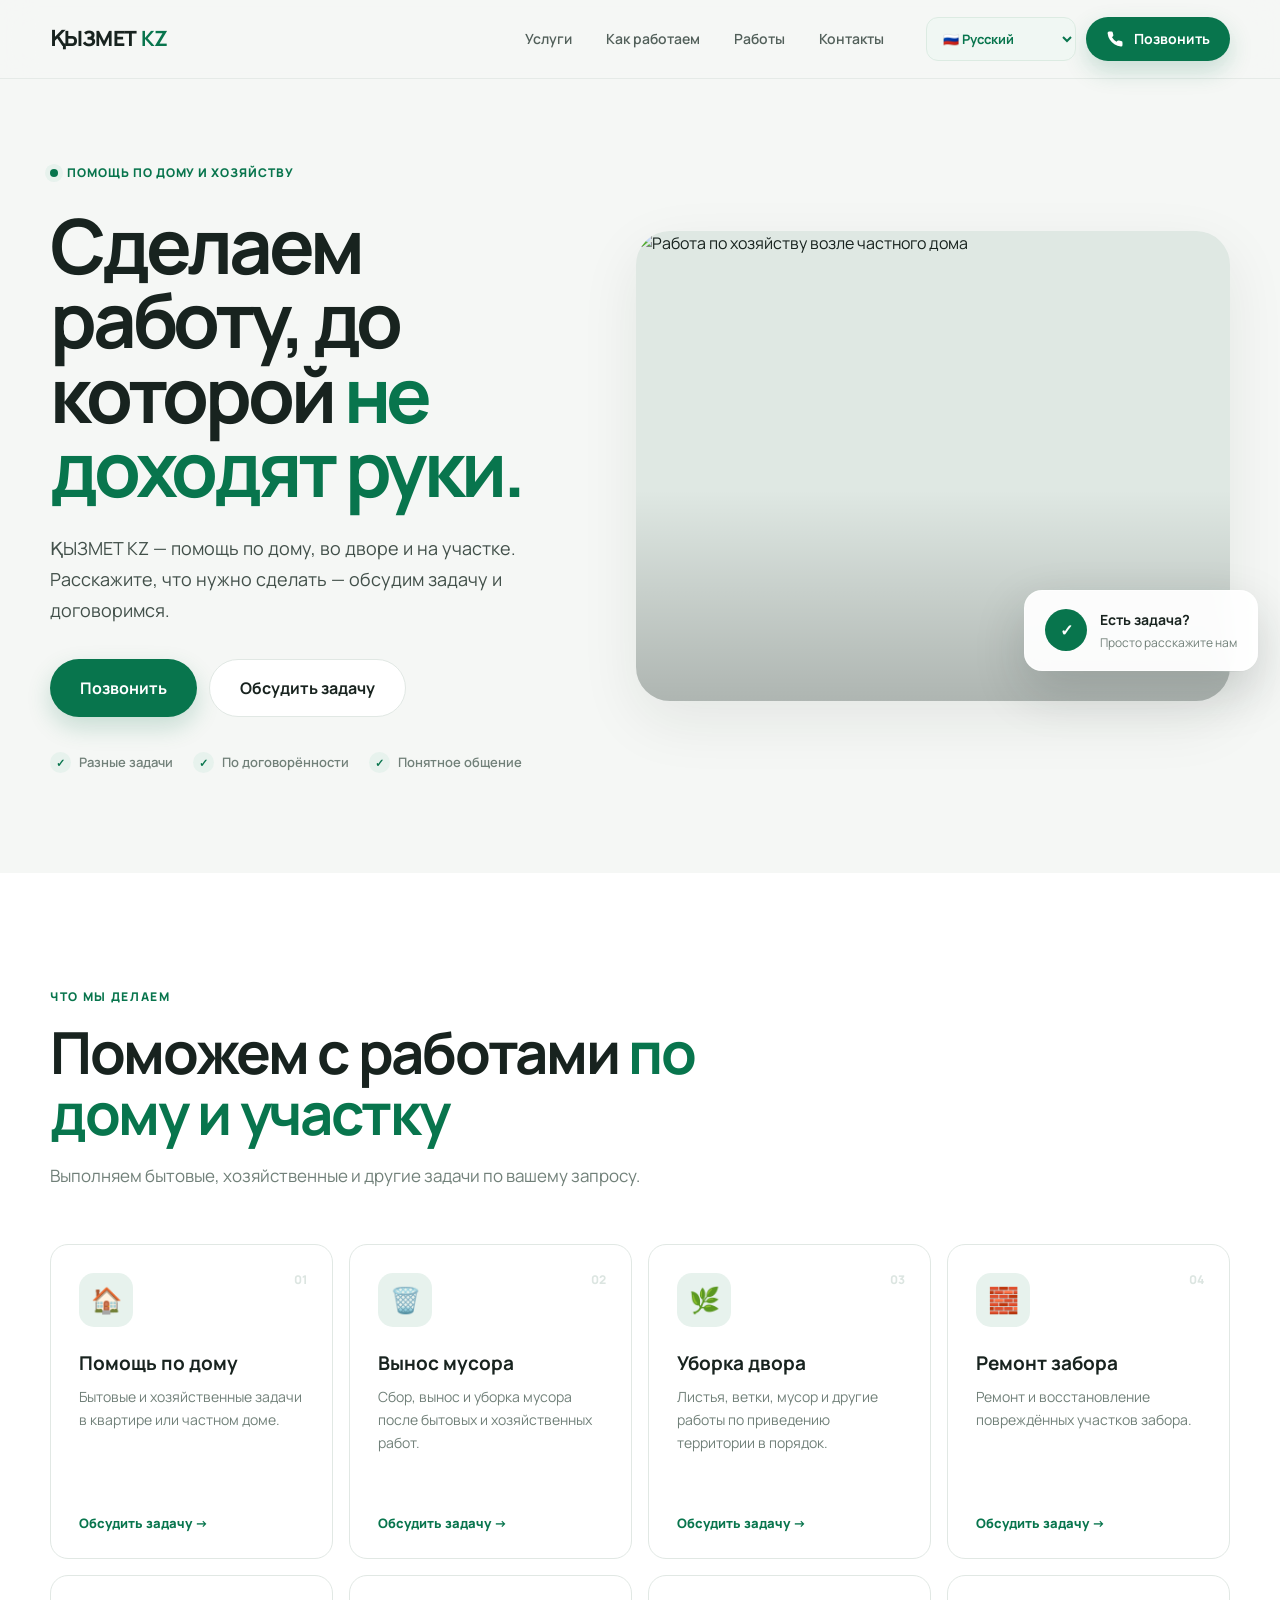
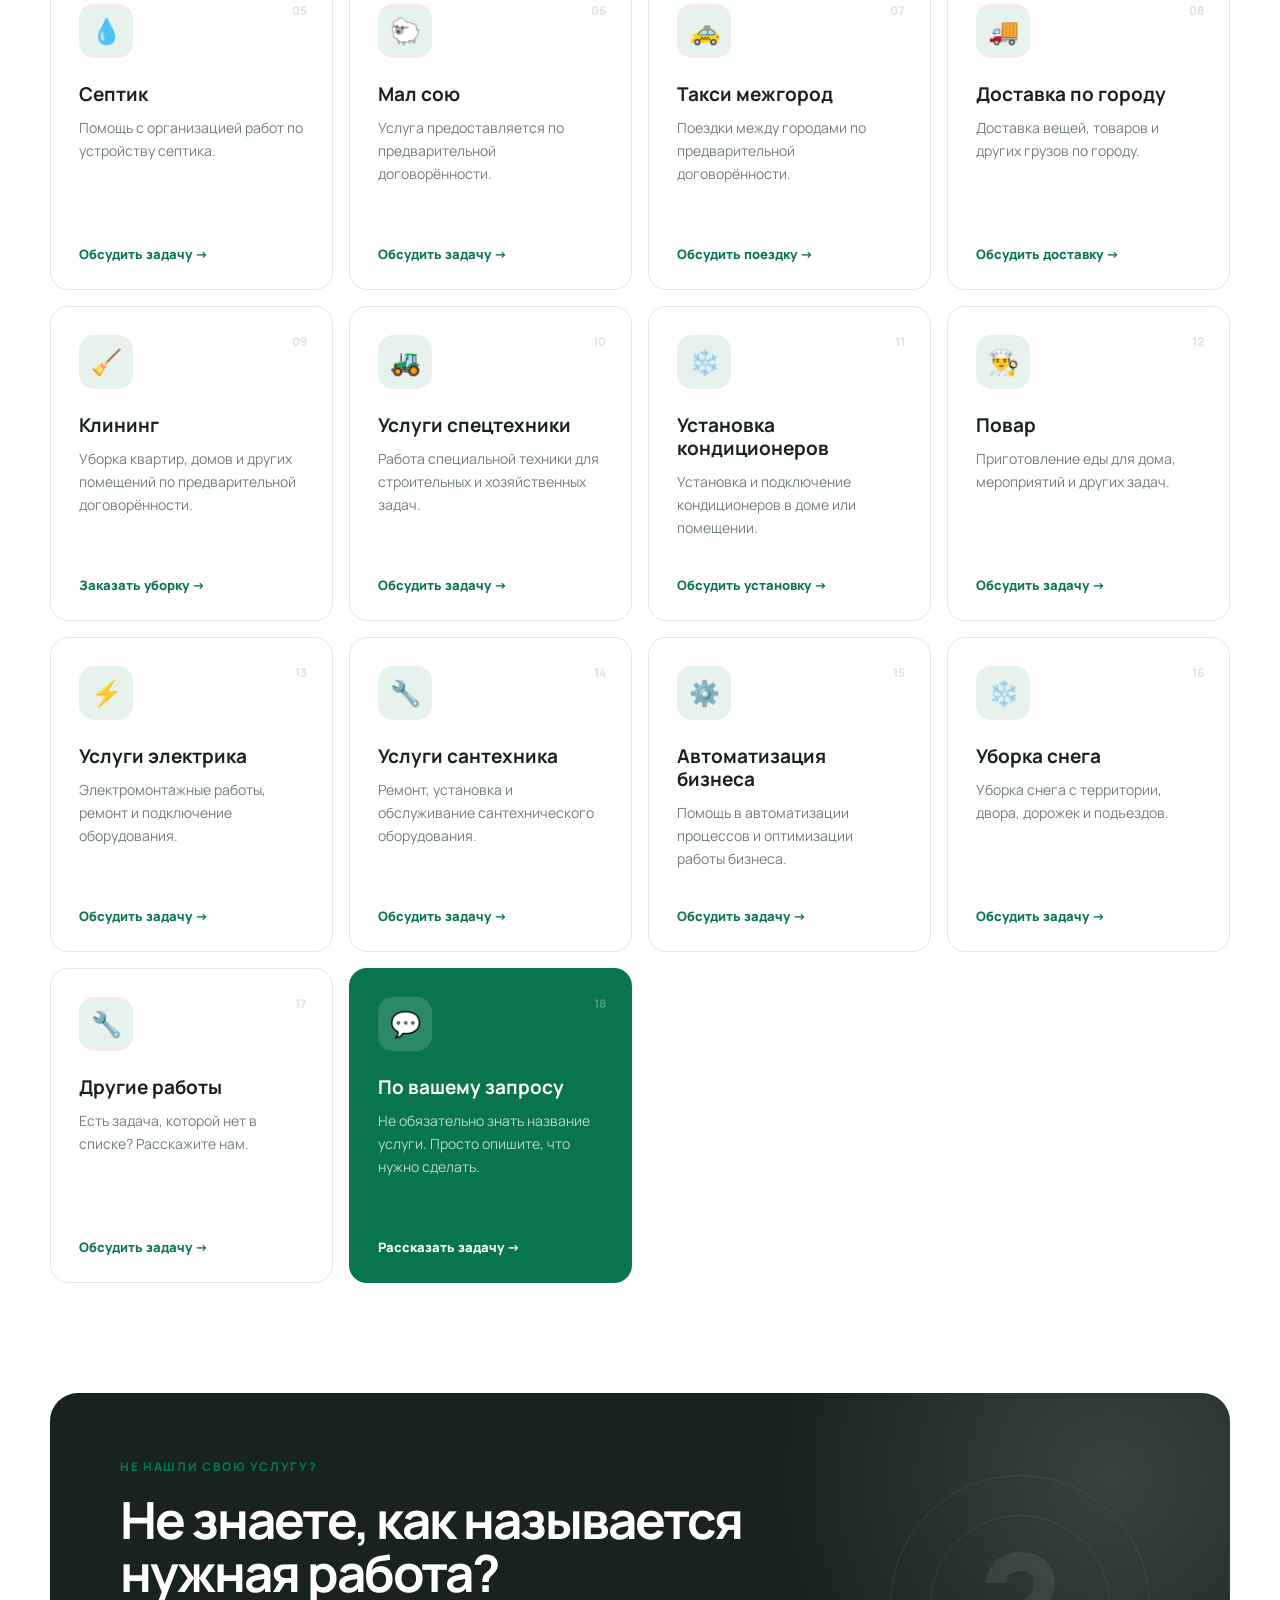
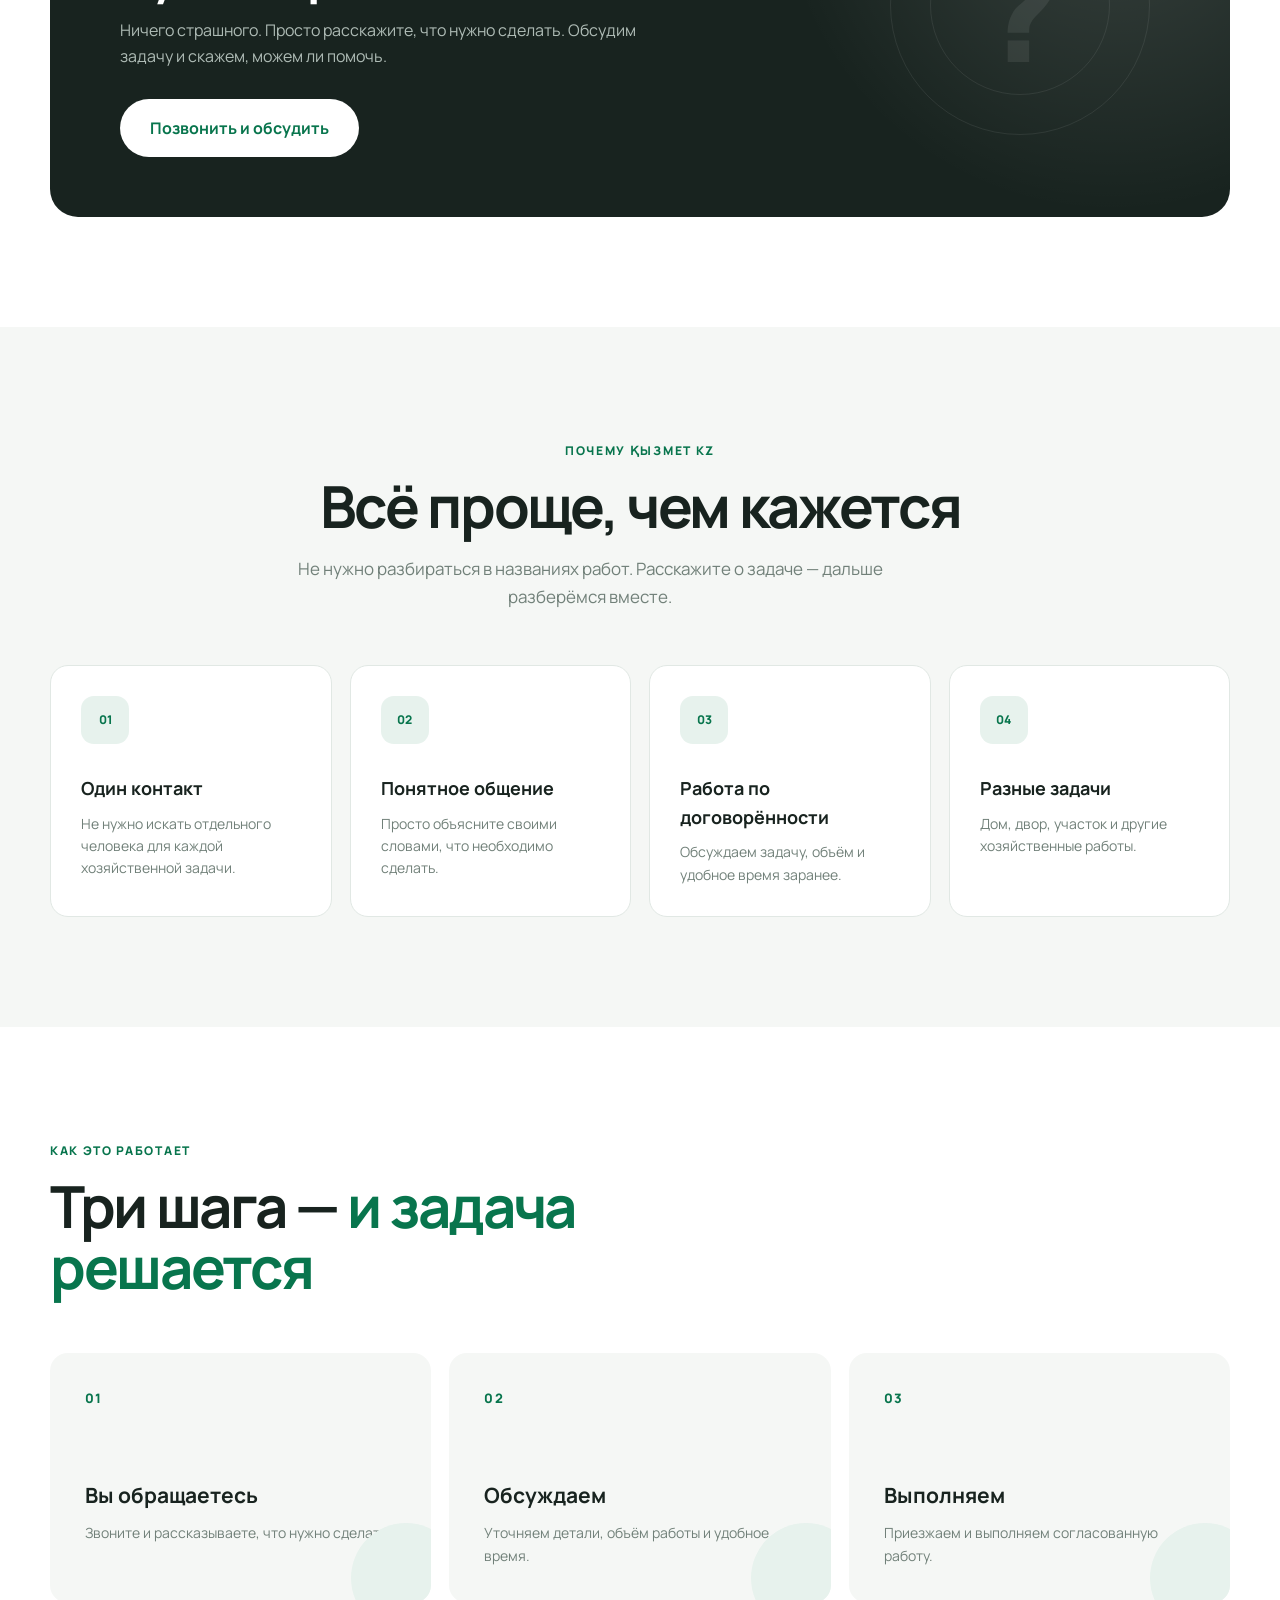
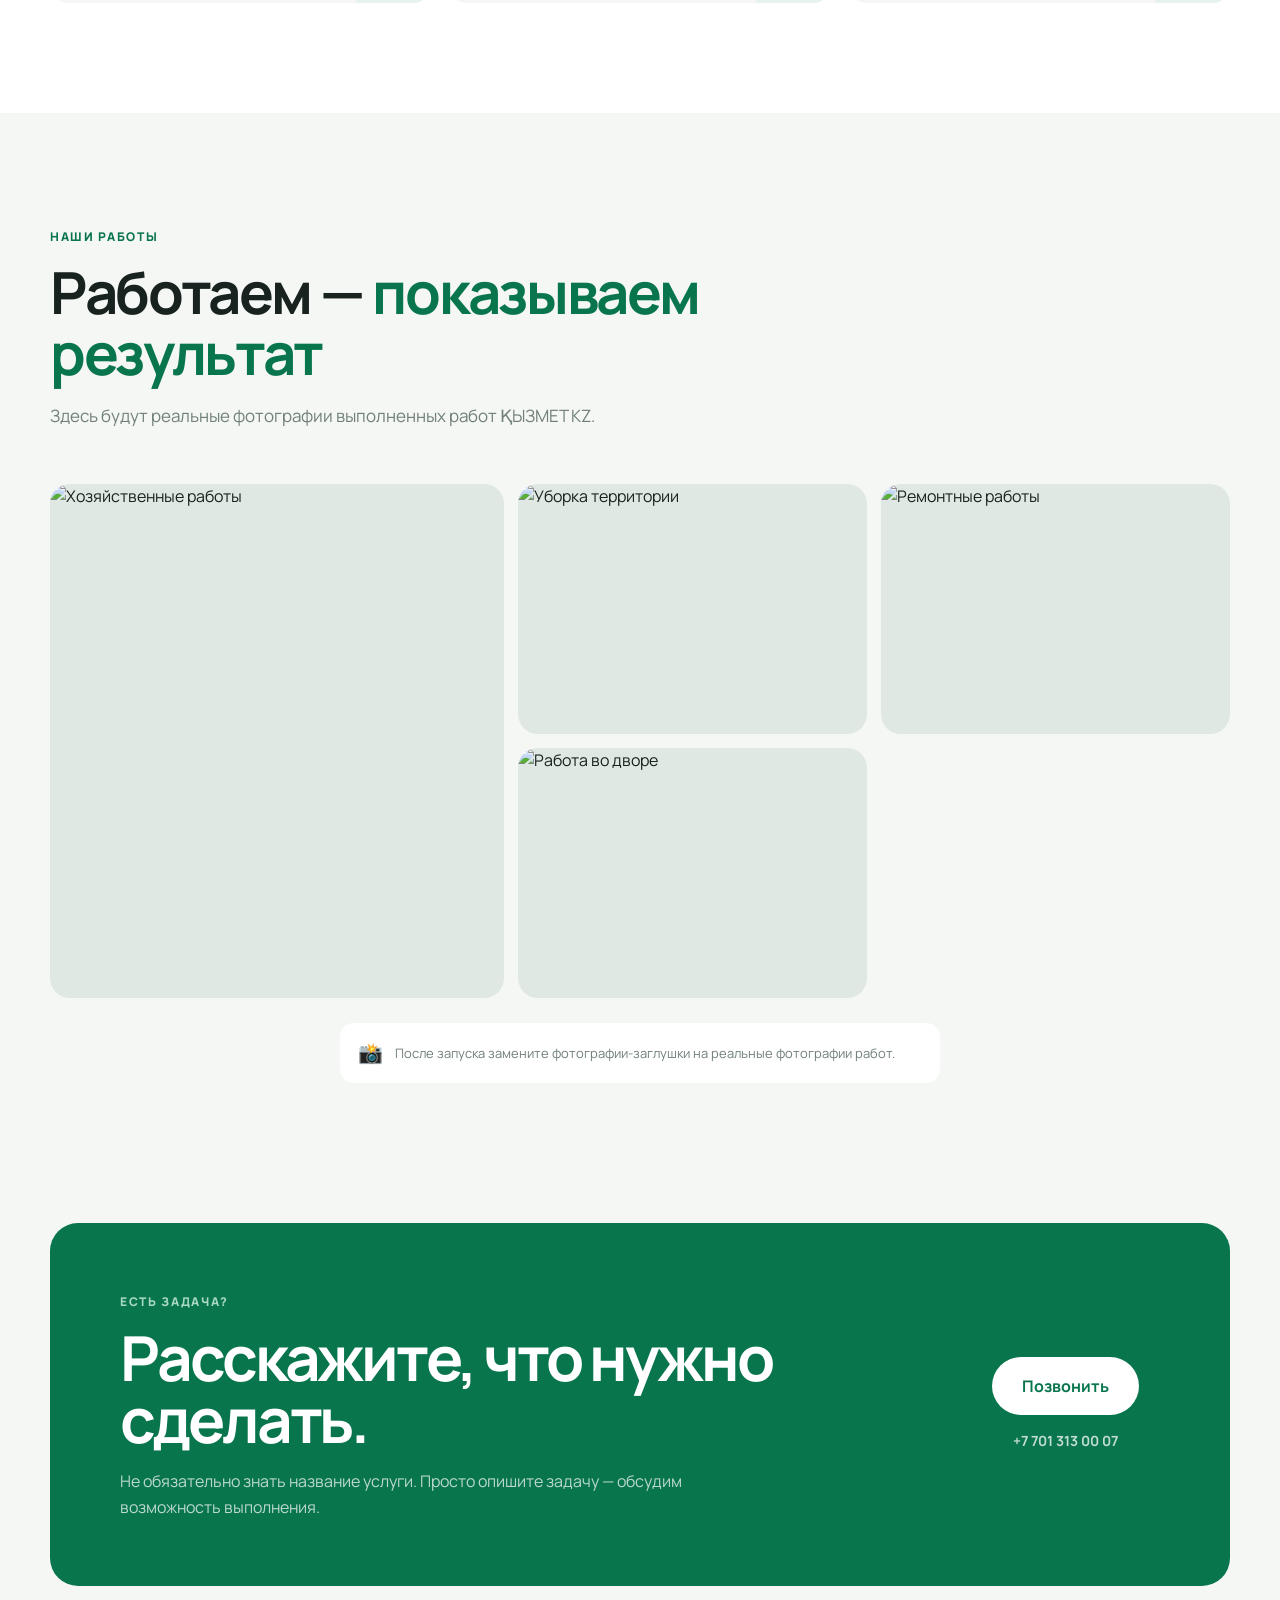
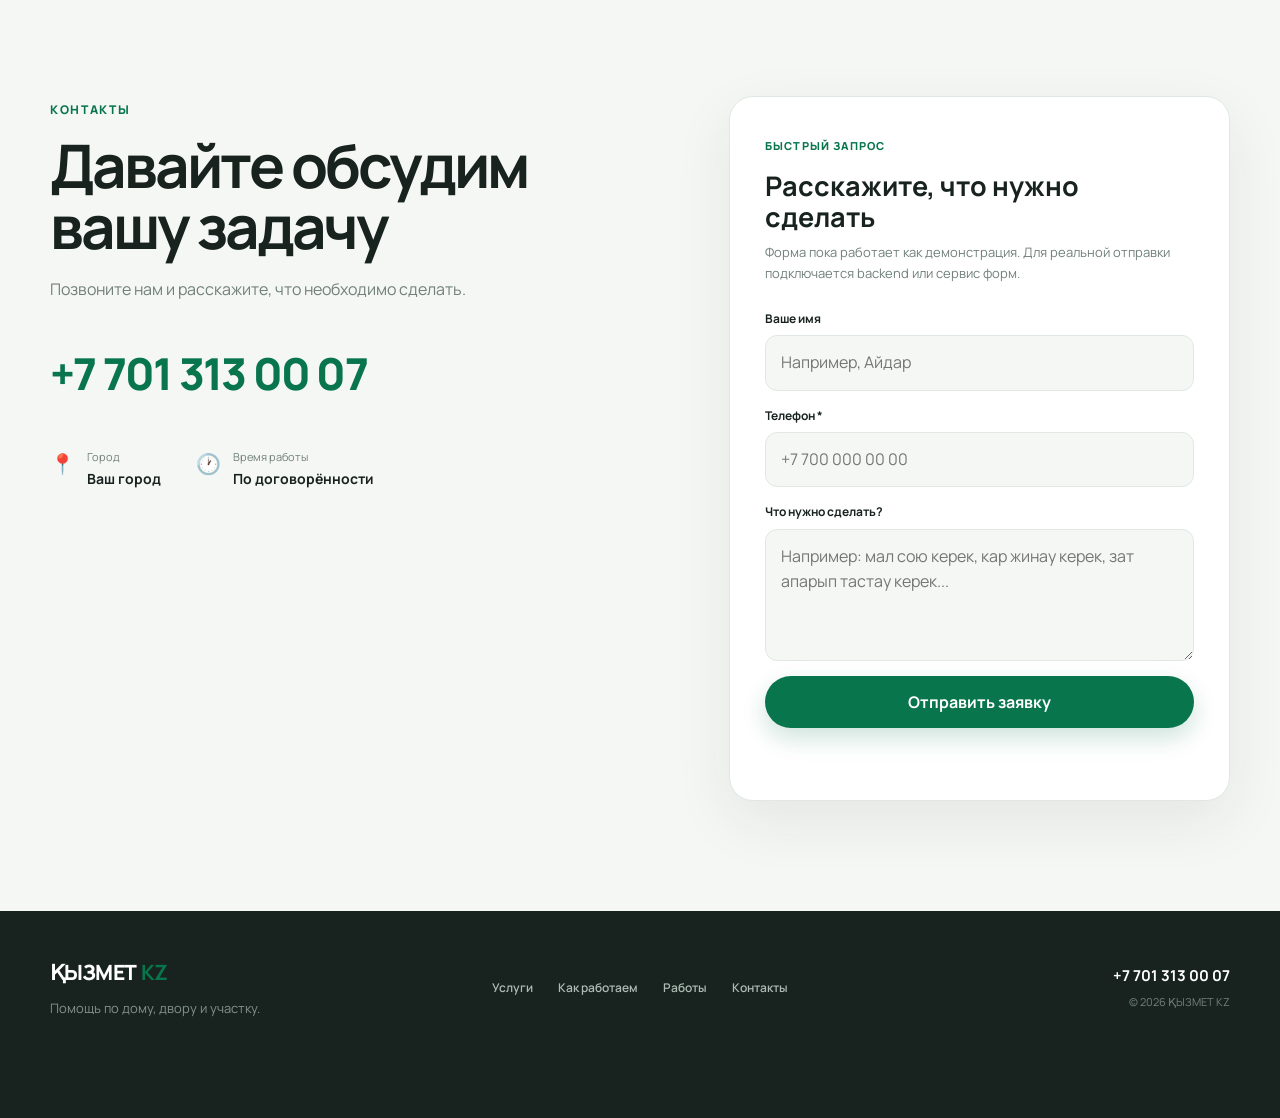
==== commit 21603d56: "Update website files" ====
--- a/index-ru.html
+++ b/index-ru.html
@@ -48,6 +48,26 @@
             <a href="#works">Работы</a>
             <a href="#contacts">Контакты</a>
         </nav>
+
+<!-- Lang change part -->
+
+<div class="language-dropdown">
+    <label for="languageSelect" class="sr-only">
+        Выберите язык
+    </label>
+
+    <select id="languageSelect" class="language-dropdown__select">
+        <option value="index.html">🇰🇿 Қазақша</option>
+        <option value="index-ru.html">🇷🇺 Русский</option>
+        <option value="indexuz.html">🇺🇿 O‘zbekcha</option>
+        <option value="page-tur.html">🇹🇷 Türkçe</option>
+        <option value="page-en.html">🇬🇧 English</option>
+    </select>
+</div>
+
+
+<!-- Lang change part end -->
+
 
         <a
             class="btn btn--primary header__call"
--- a/style.css
+++ b/style.css
@@ -1661,3 +1661,64 @@
         transform: none;
     }
 }
+
+
+/* ===========  Language drop part  =============================== */
+
+.language-dropdown {
+    position: relative;
+    flex-shrink: 0;
+    margin-inline: 10px;
+}
+
+.language-dropdown__select {
+    width: 150px;
+    min-height: 44px;
+    padding: 0 34px 0 12px;
+
+    border: 1px solid #dcebe2;
+    border-radius: 12px;
+    background-color: #f0f7f3;
+    color: #08754D;
+
+    font: inherit;
+    font-size: 13px;
+    font-weight: 700;
+
+    cursor: pointer;
+    outline-offset: 3px;
+}
+
+.language-dropdown__select:hover {
+    border-color: #08754D;
+    background-color: #e5f3ea;
+}
+
+.language-dropdown__select:focus-visible {
+    outline: 3px solid #83c9a7;
+}
+
+.sr-only {
+    position: absolute;
+    width: 1px;
+    height: 1px;
+    padding: 0;
+    margin: -1px;
+    overflow: hidden;
+    clip-path: inset(50%);
+    white-space: nowrap;
+    border: 0;
+}
+
+@media (max-width: 600px) {
+    .language-dropdown {
+        margin-inline: 4px;
+    }
+
+    .language-dropdown__select {
+        width: 125px;
+        min-height: 40px;
+        padding-left: 8px;
+        font-size: 12px;
+    }
+}
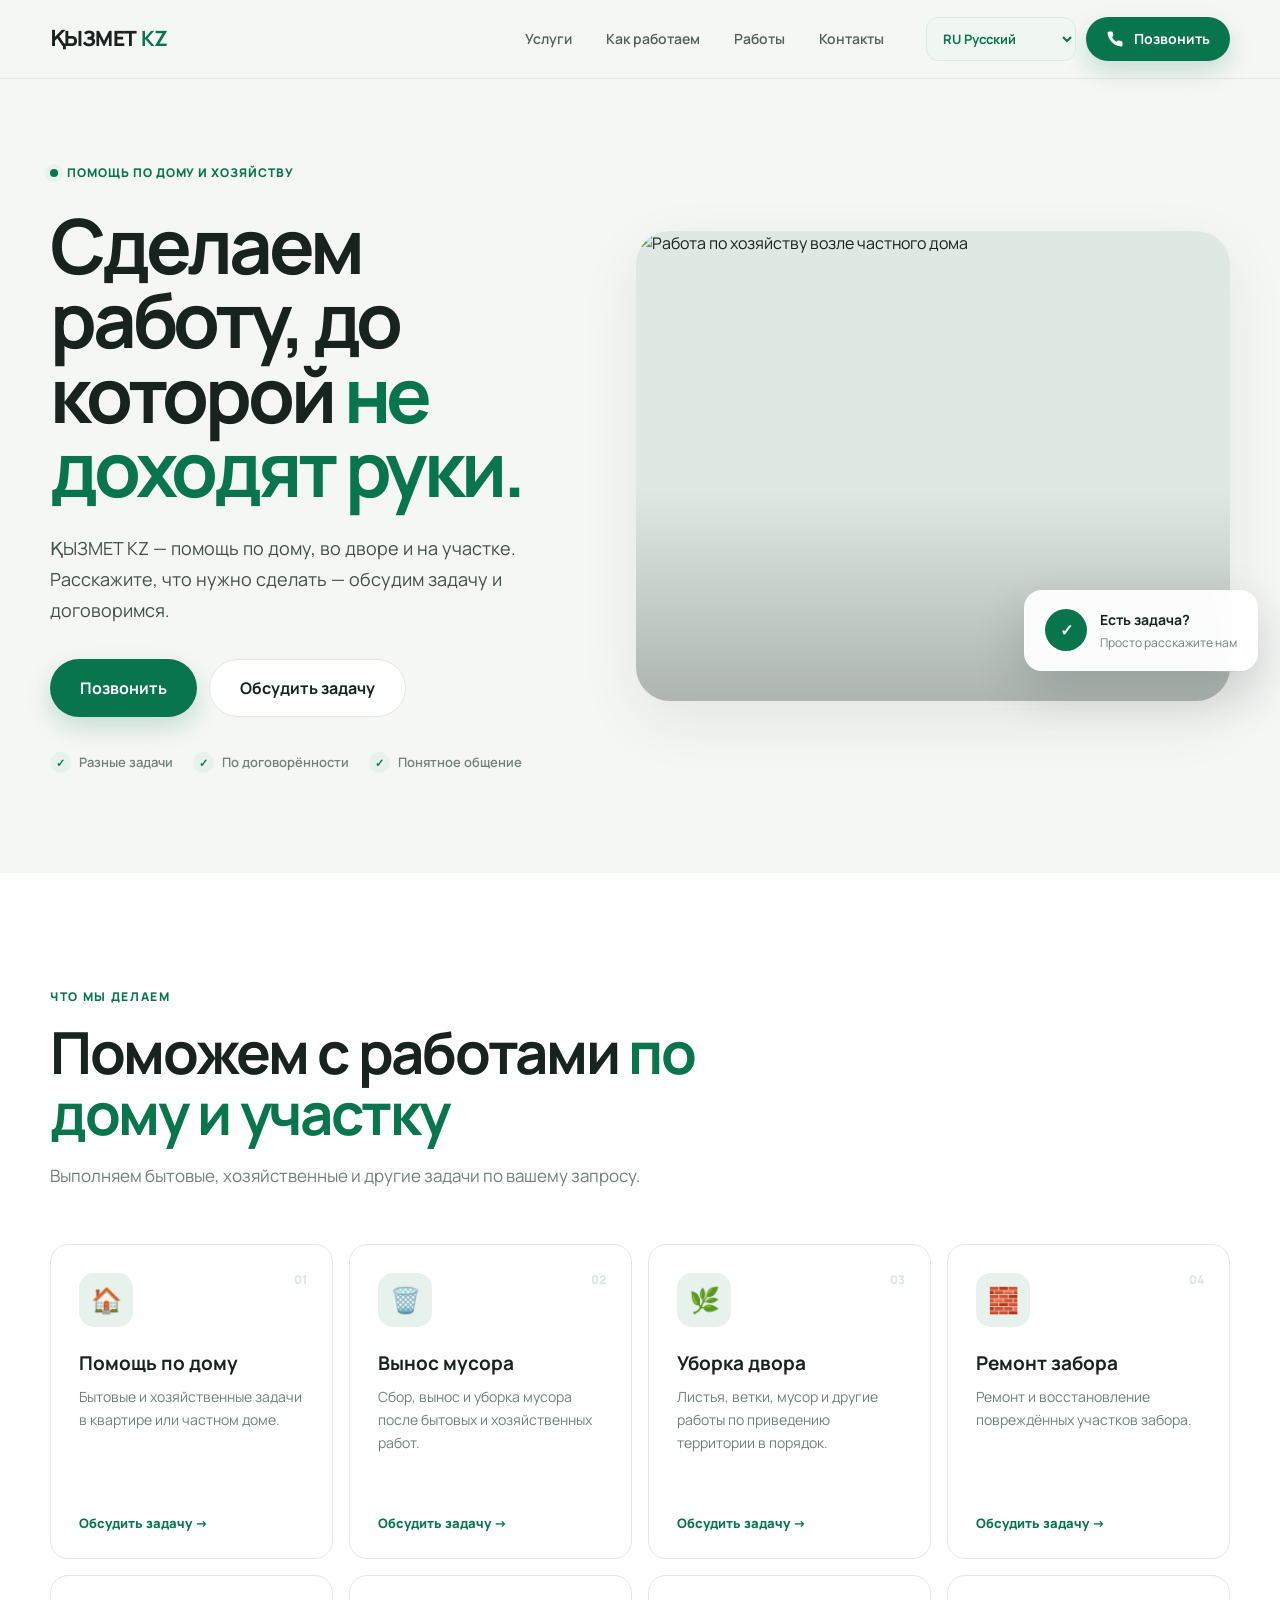
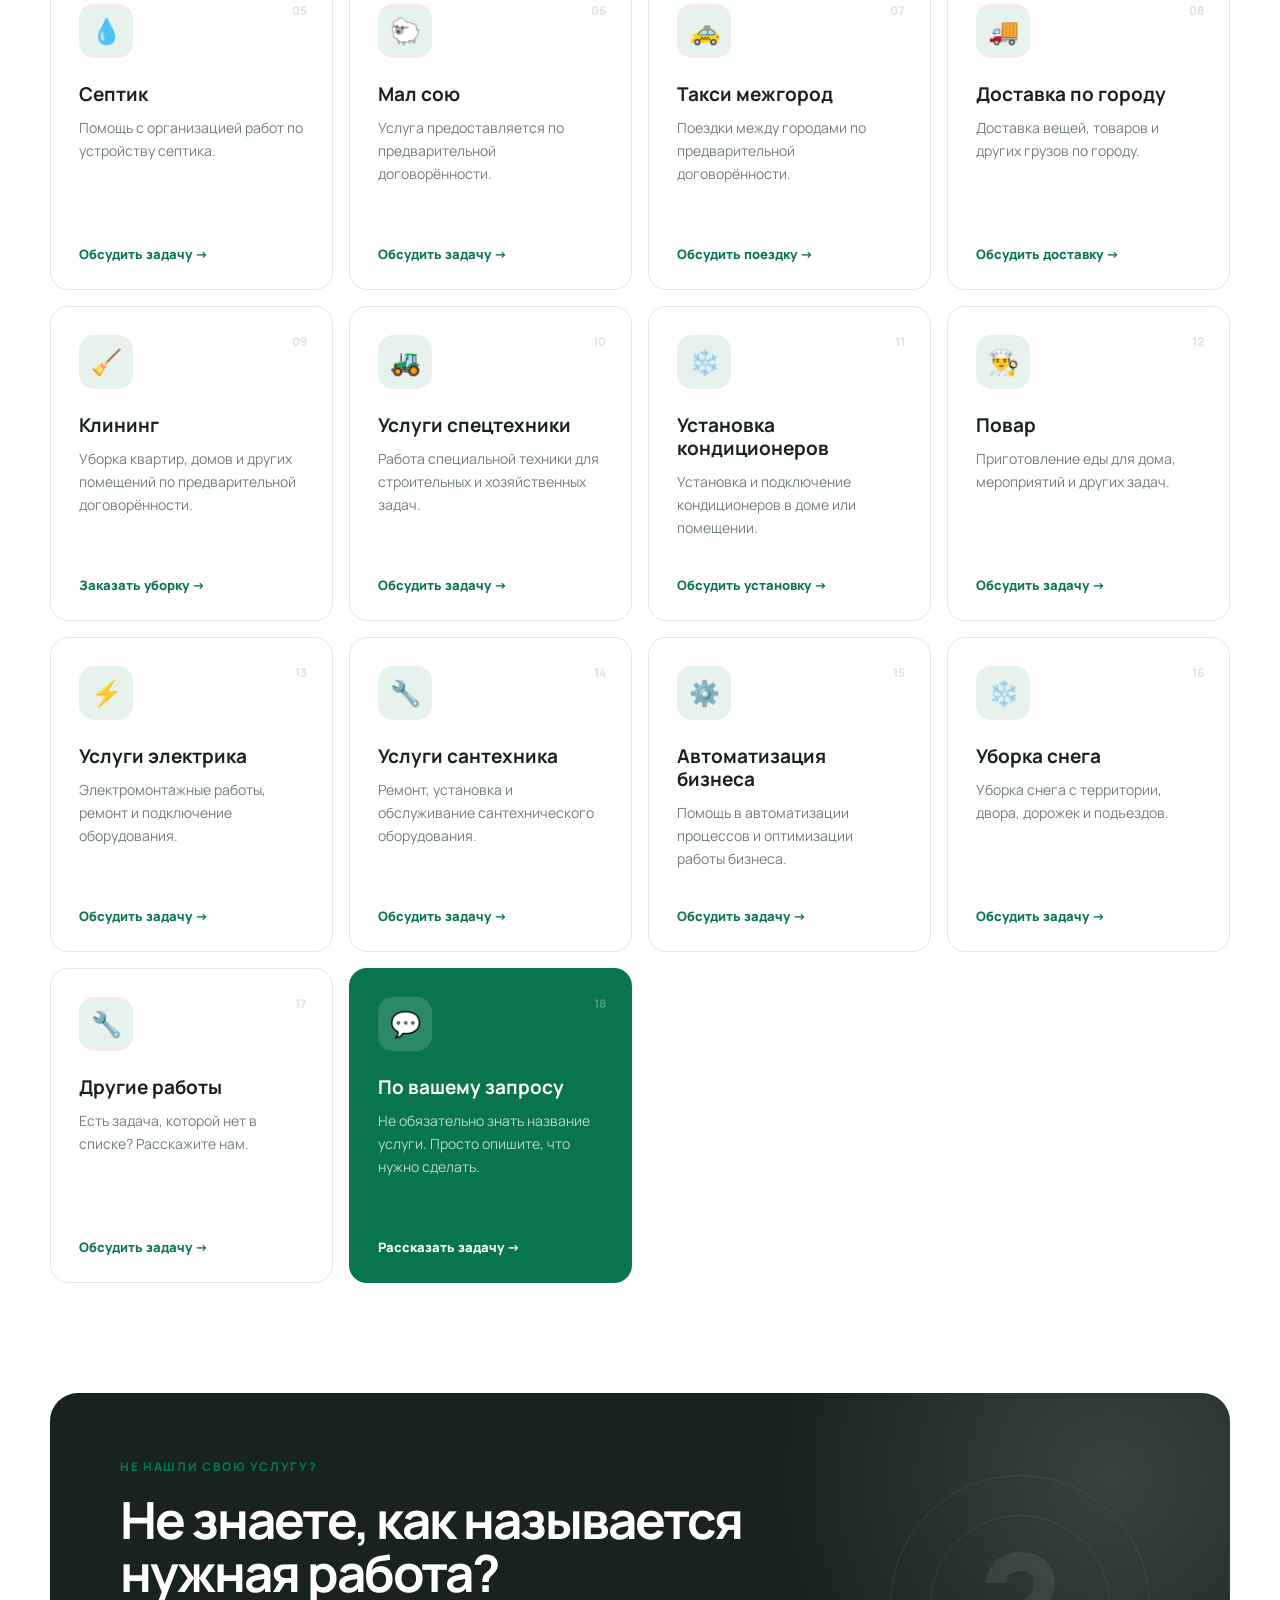
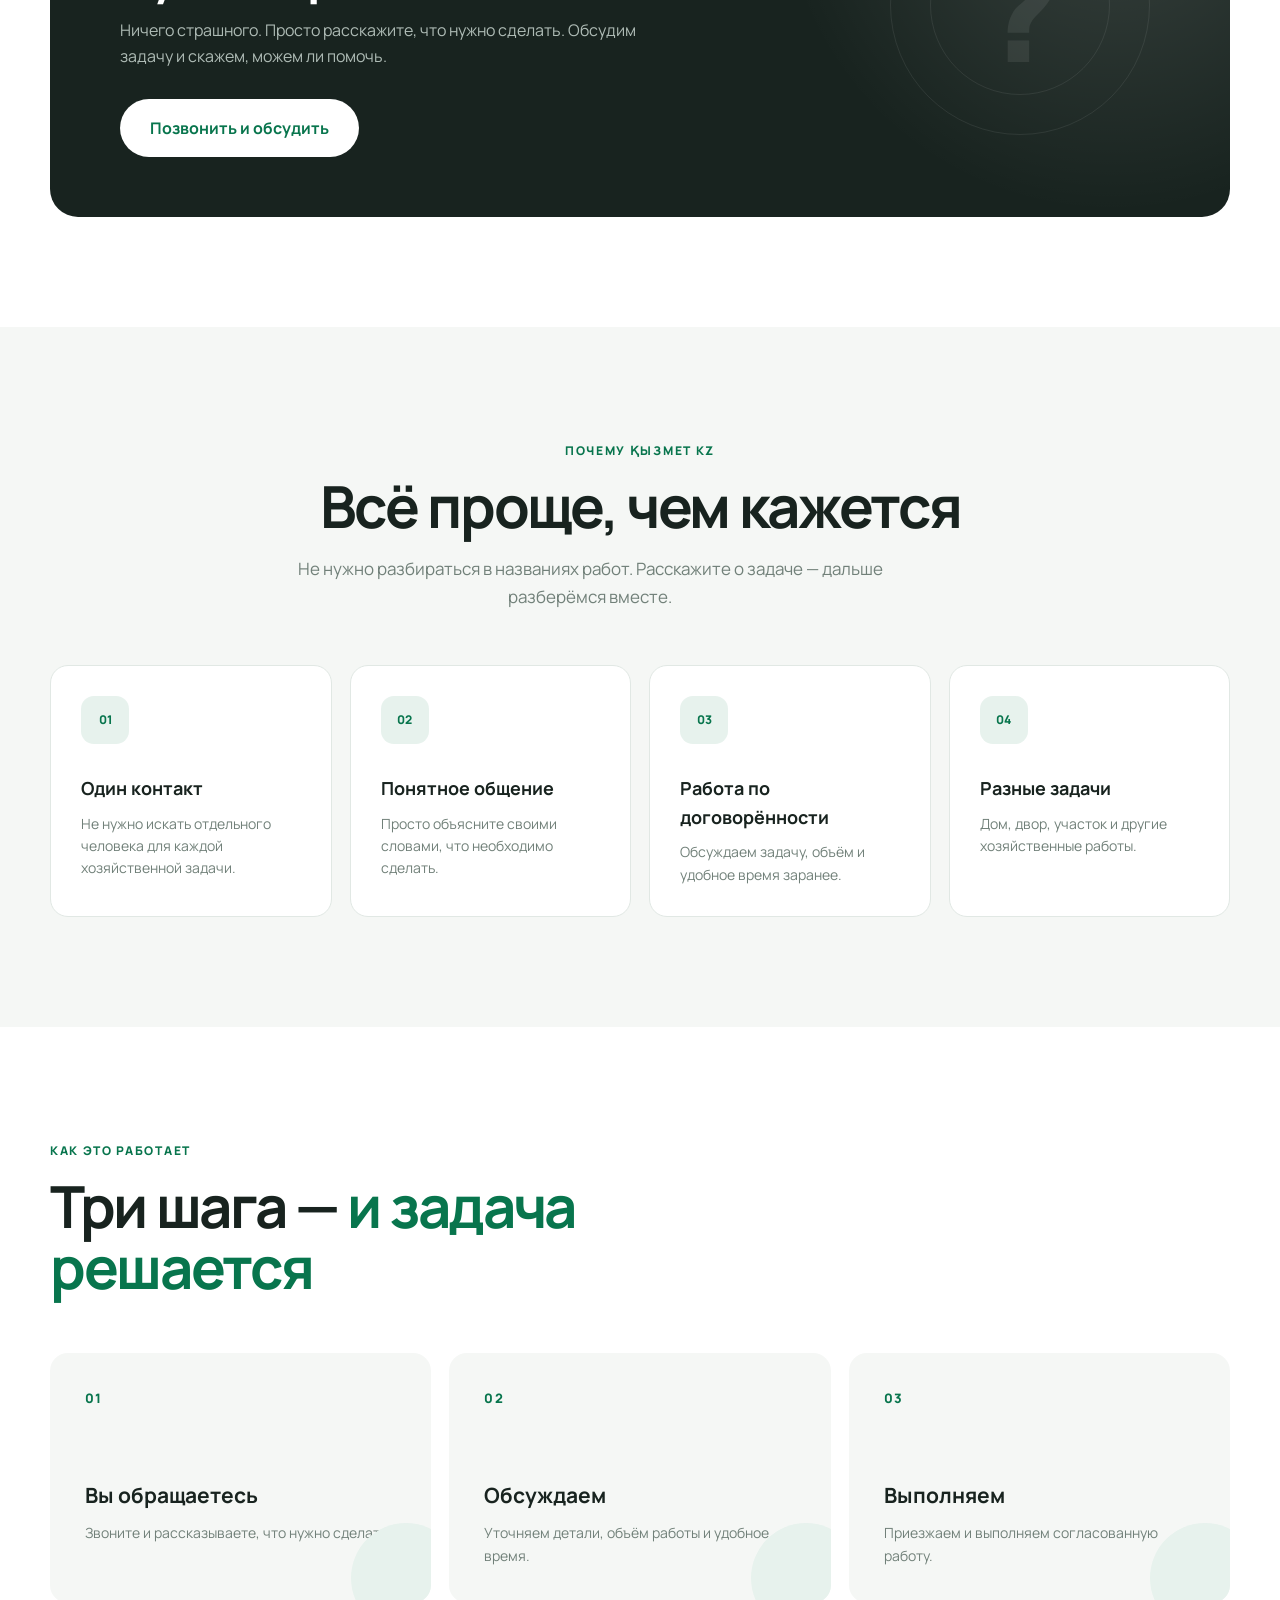
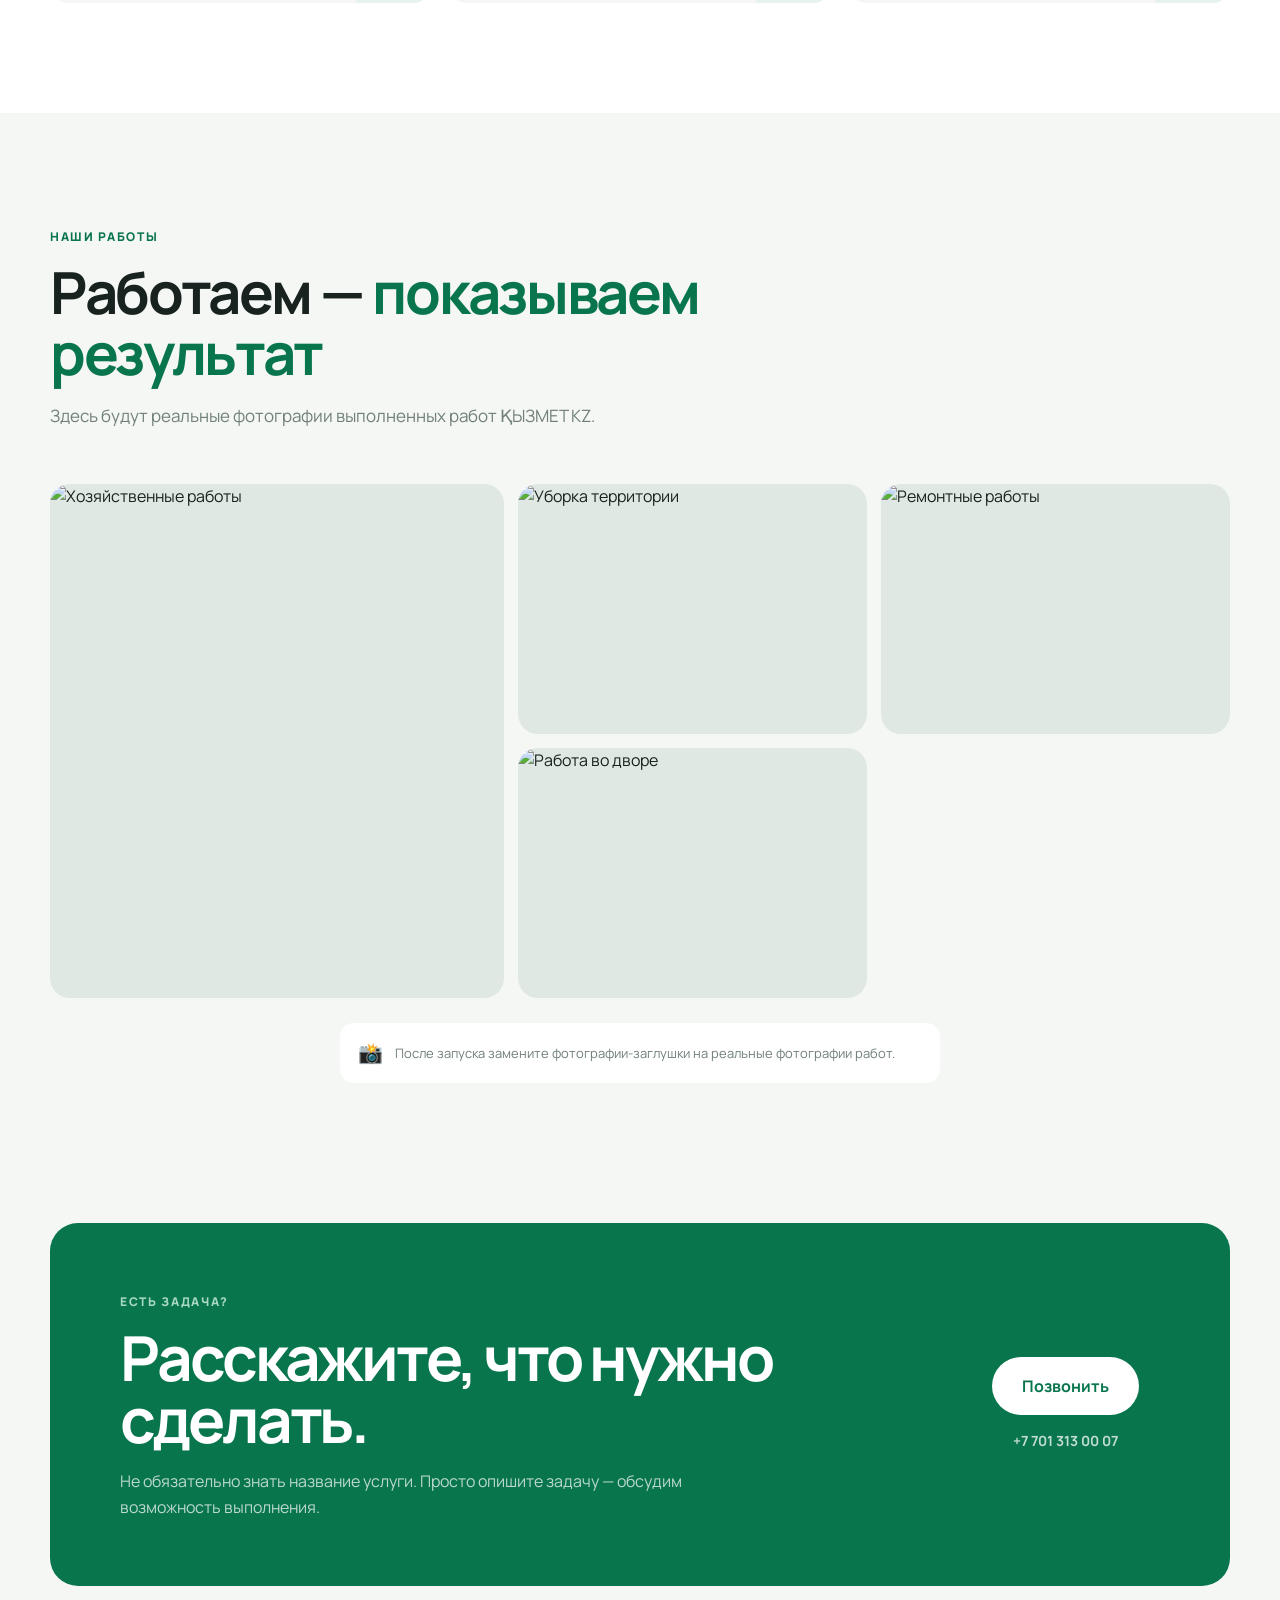
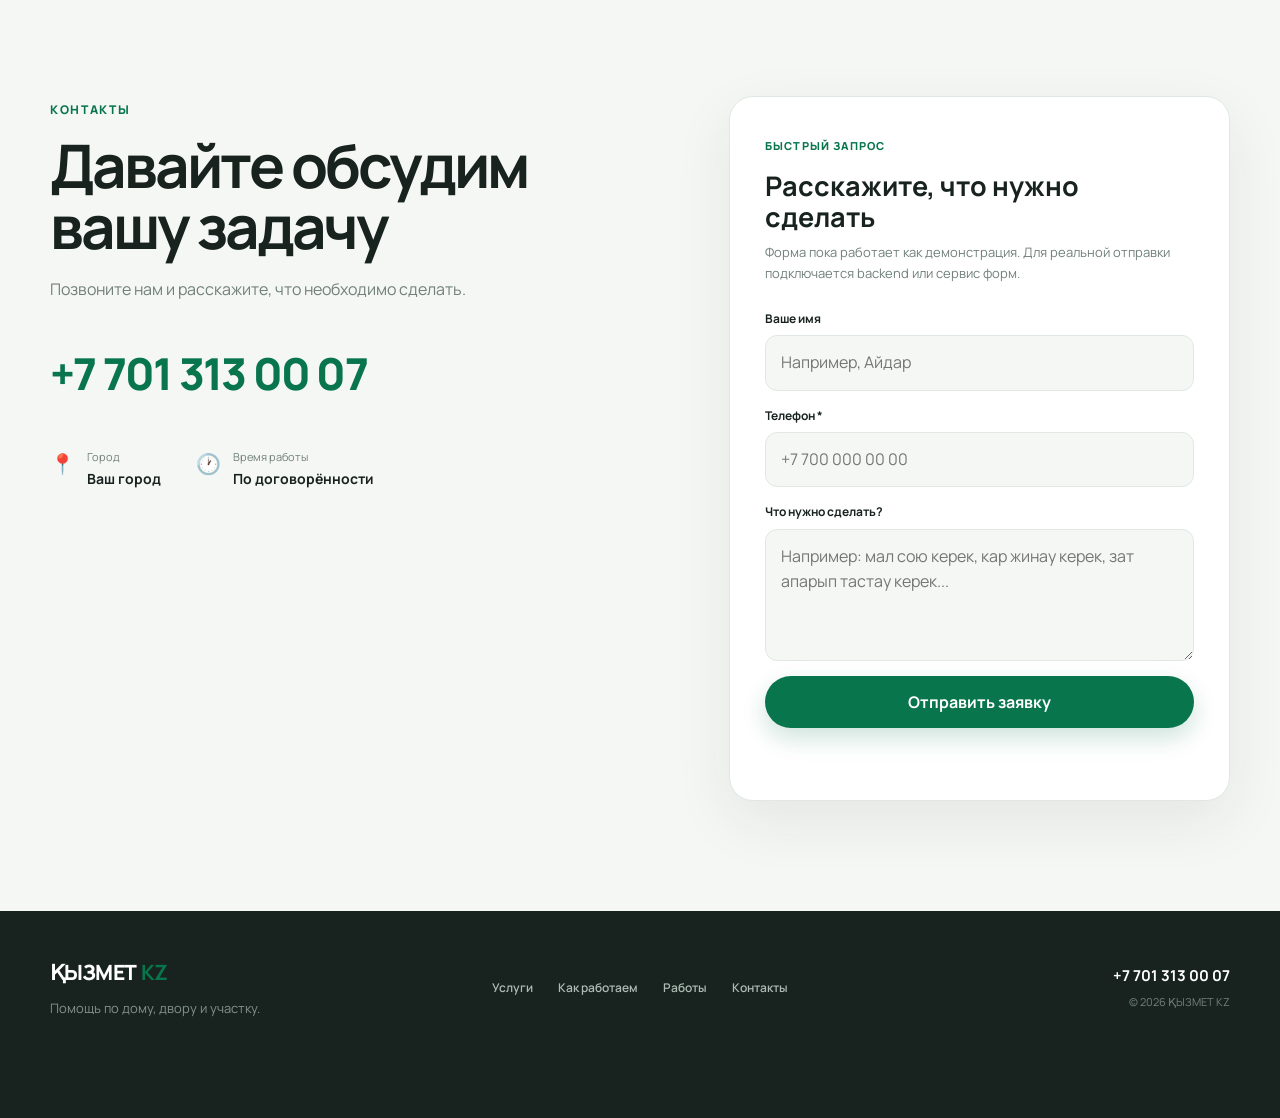
==== commit ccdaec1b: "Update website files 2" ====
--- a/index-ru.html
+++ b/index-ru.html
@@ -57,11 +57,11 @@
     </label>
 
     <select id="languageSelect" class="language-dropdown__select">
-        <option value="index.html">🇰🇿 Қазақша</option>
-        <option value="index-ru.html">🇷🇺 Русский</option>
-        <option value="indexuz.html">🇺🇿 O‘zbekcha</option>
-        <option value="page-tur.html">🇹🇷 Türkçe</option>
-        <option value="page-en.html">🇬🇧 English</option>
+        <option value="index.html">KZ Қазақша</option>
+        <option value="index-ru.html">RU Русский</option>
+        <option value="indexuz.html">UZ O‘zbekcha</option>
+        <option value="page-tur.html">TR Türkçe</option>
+        <option value="page-en.html">EN English</option>
     </select>
 </div>
 
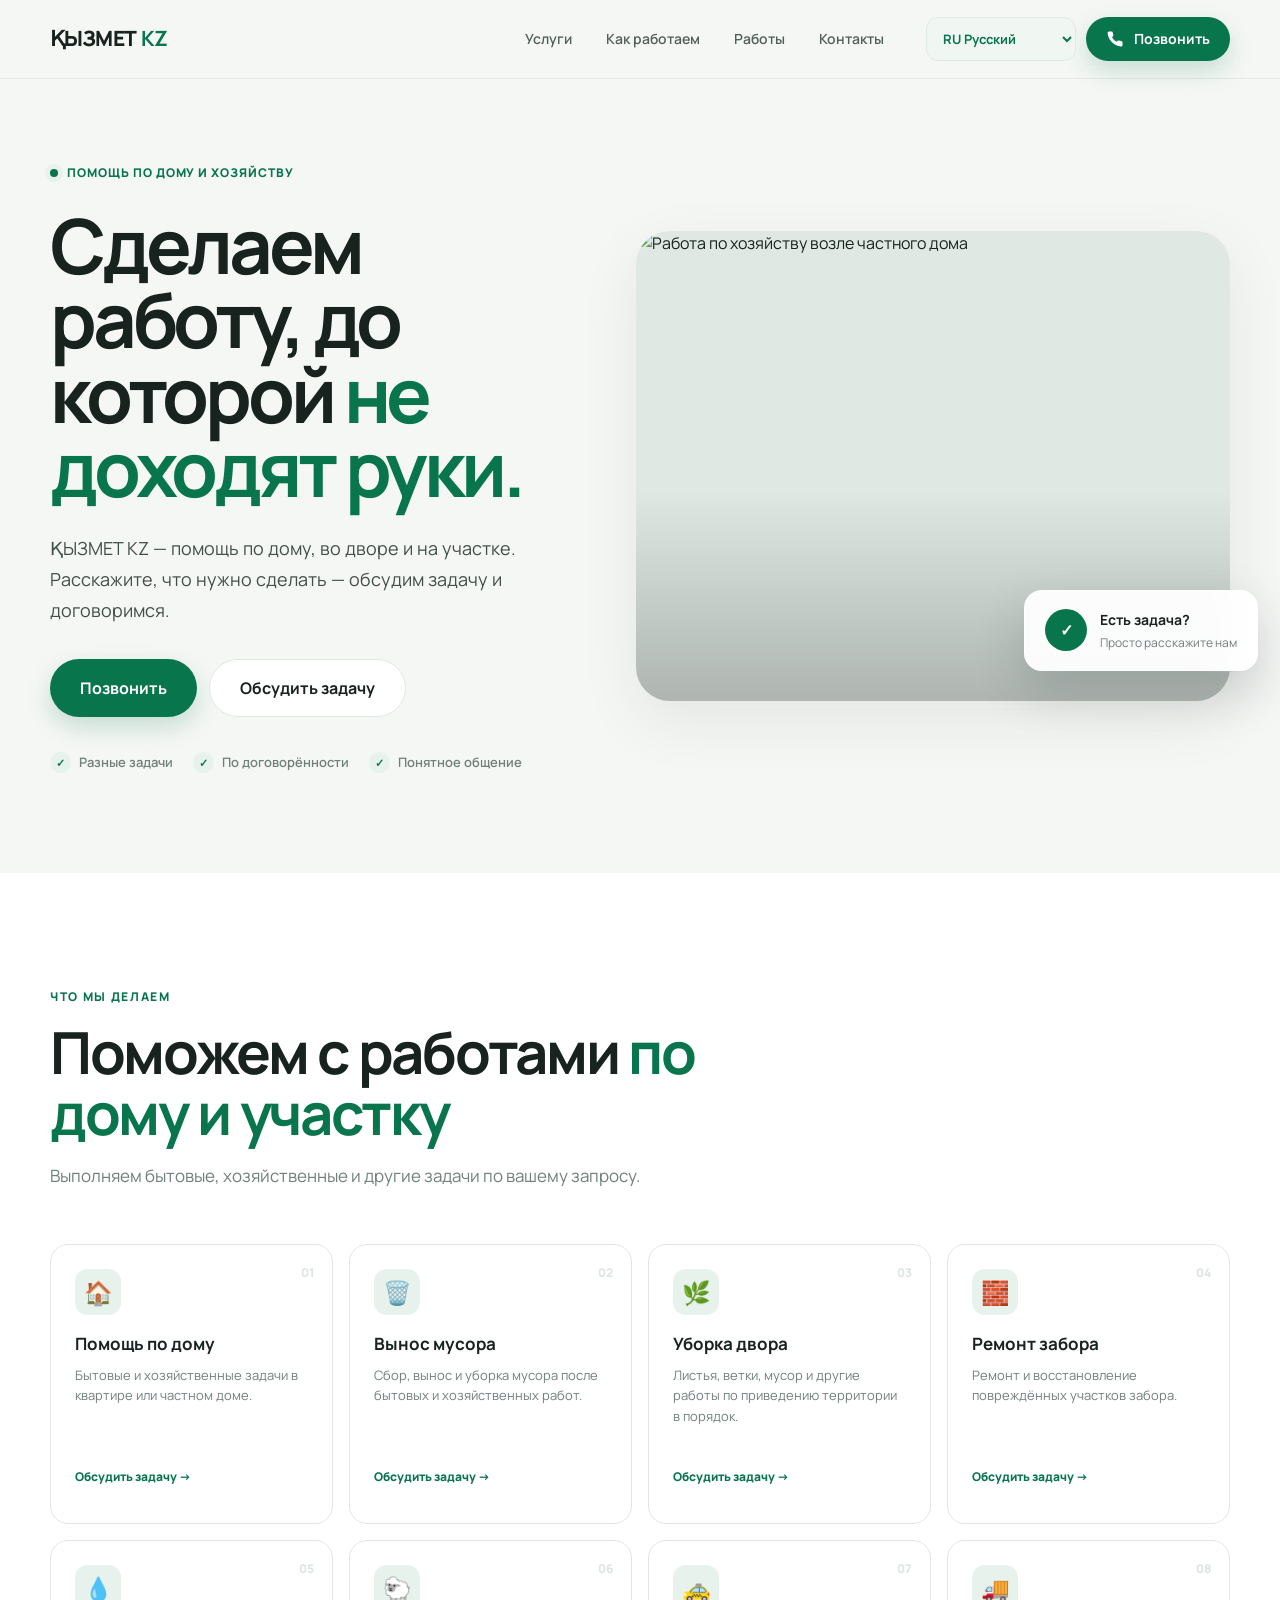
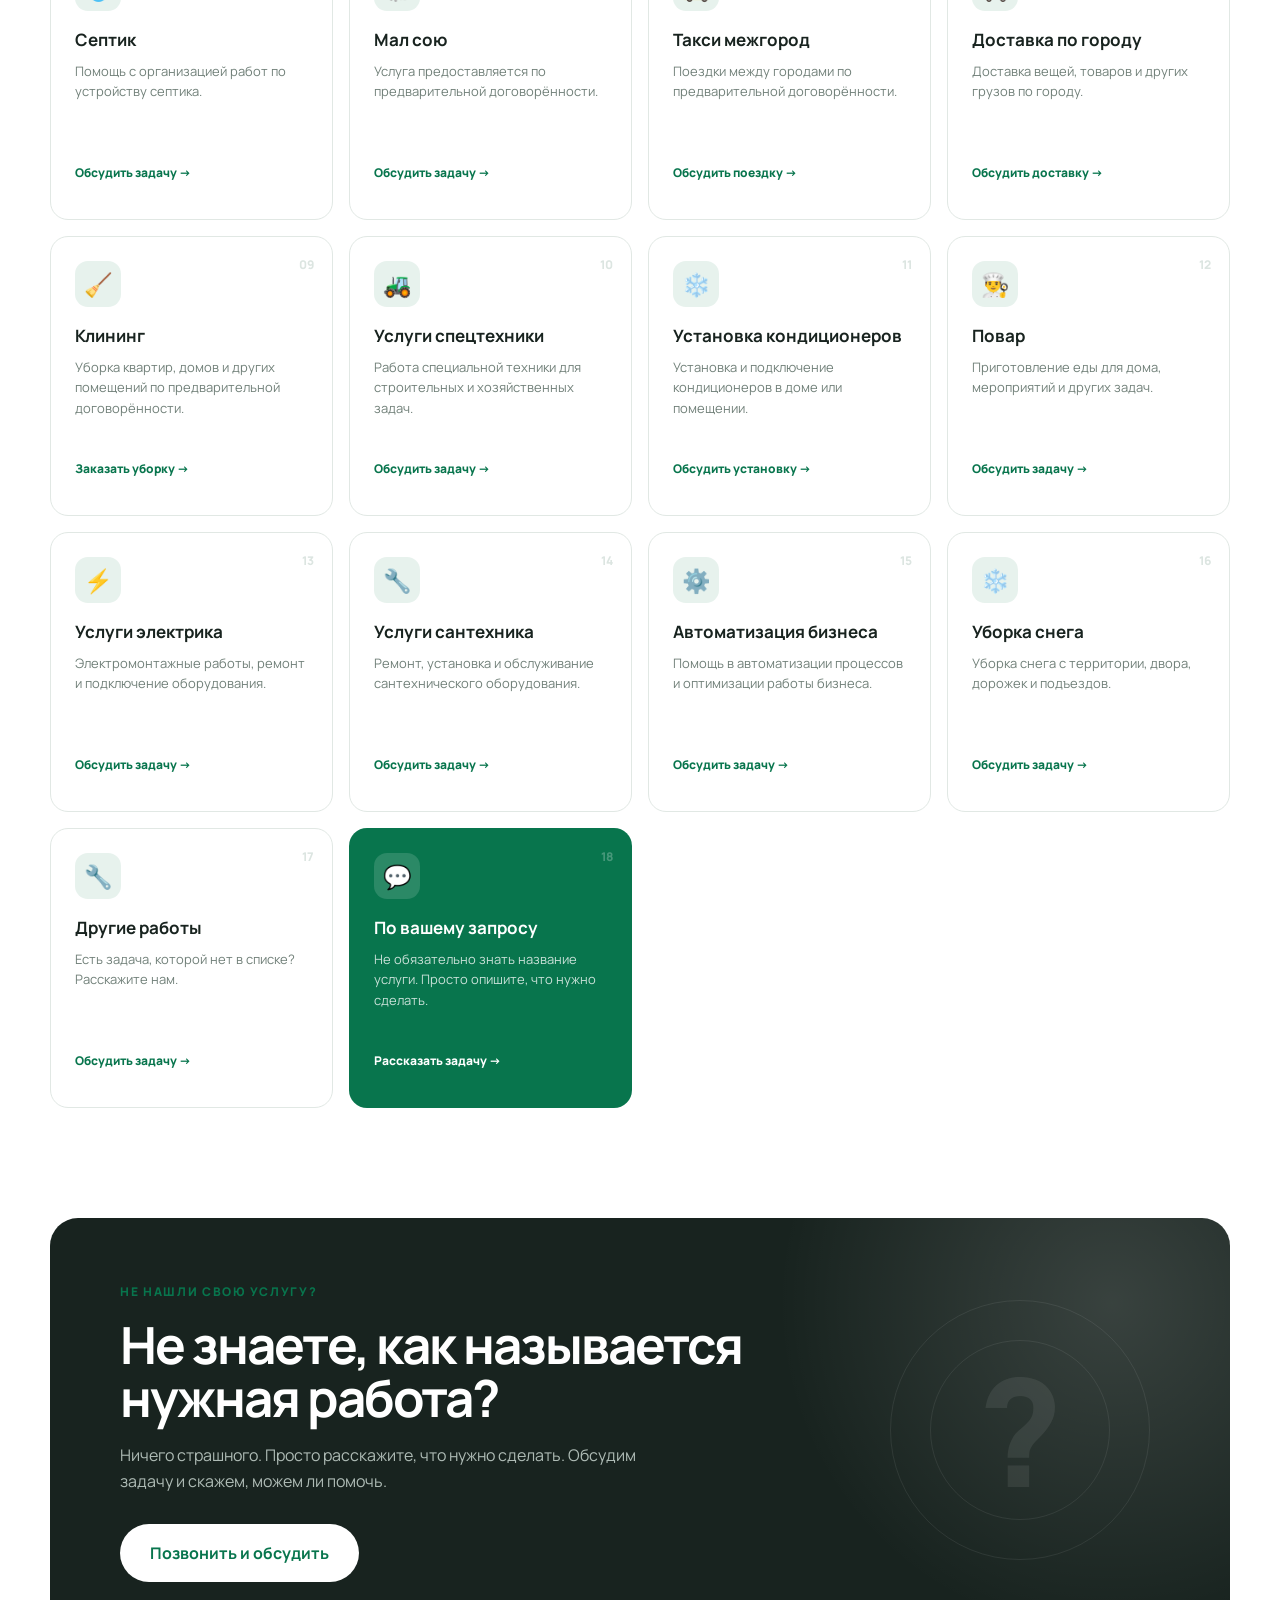
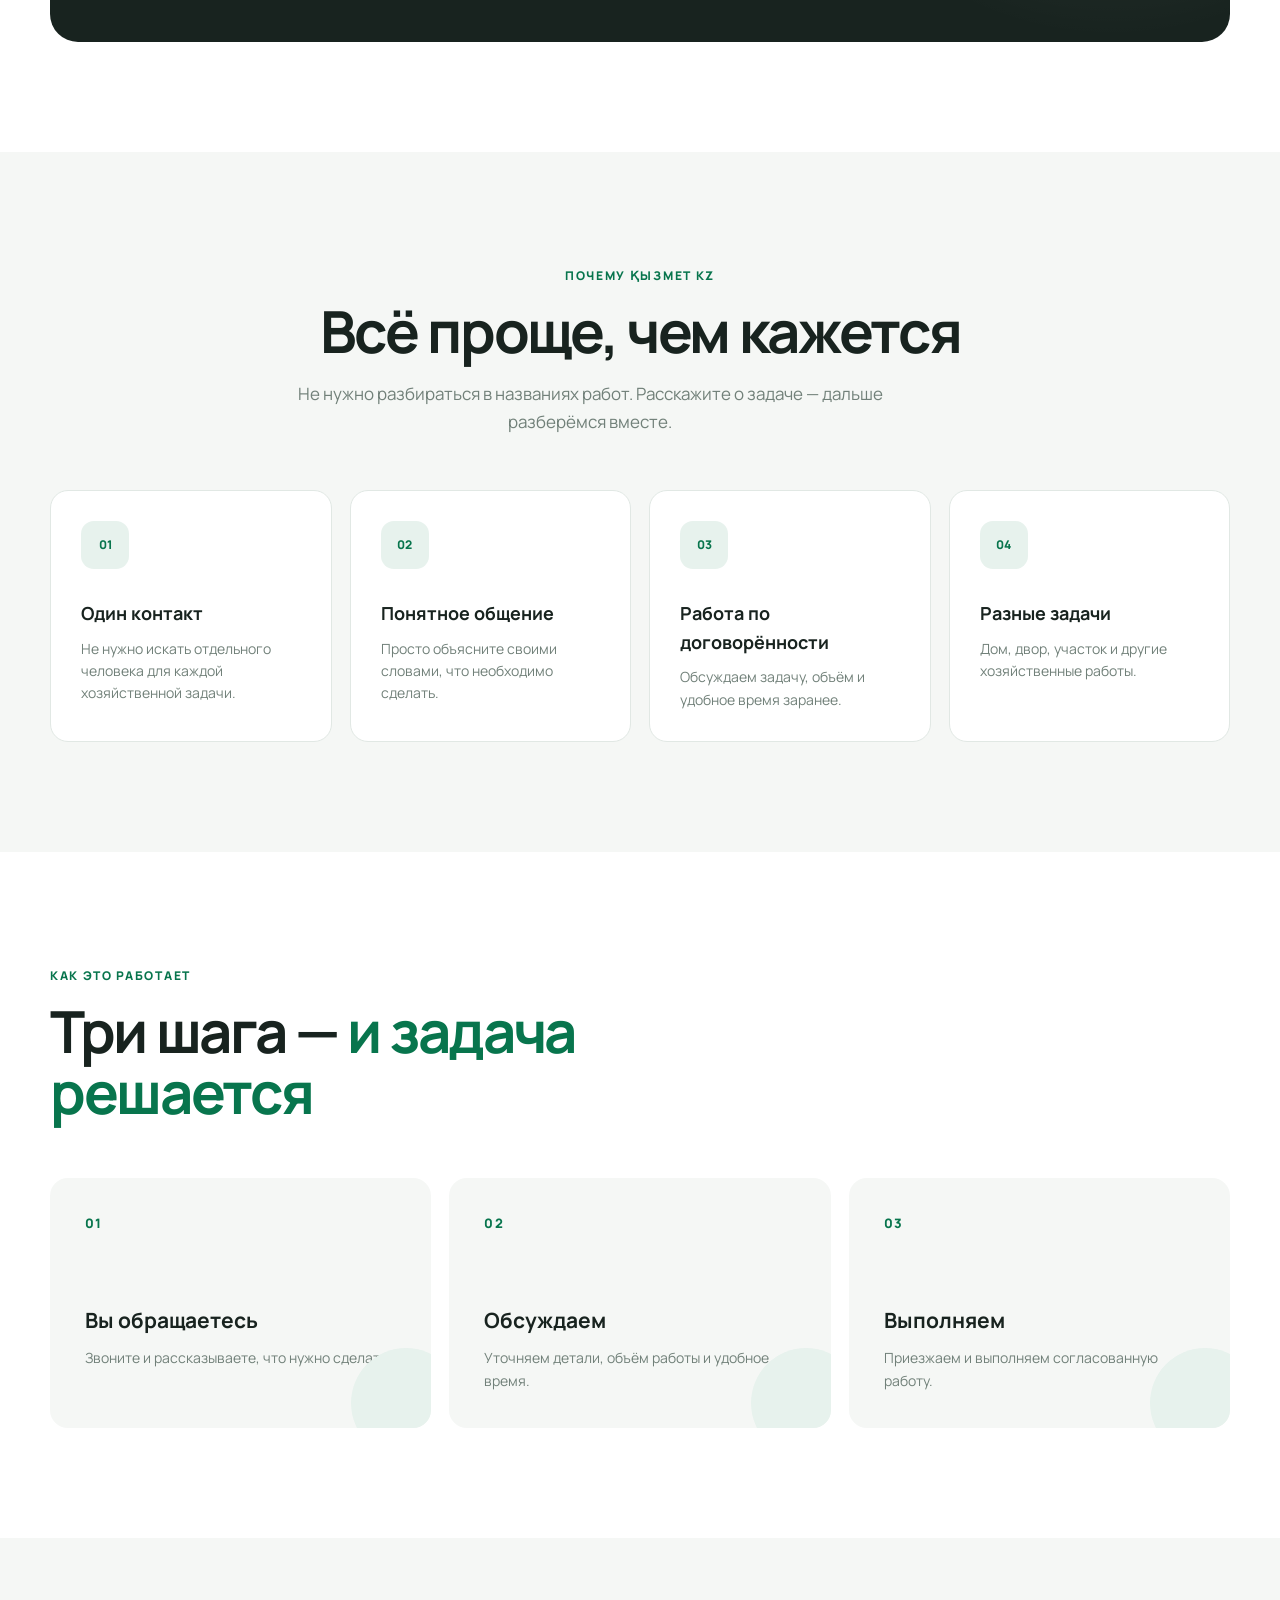
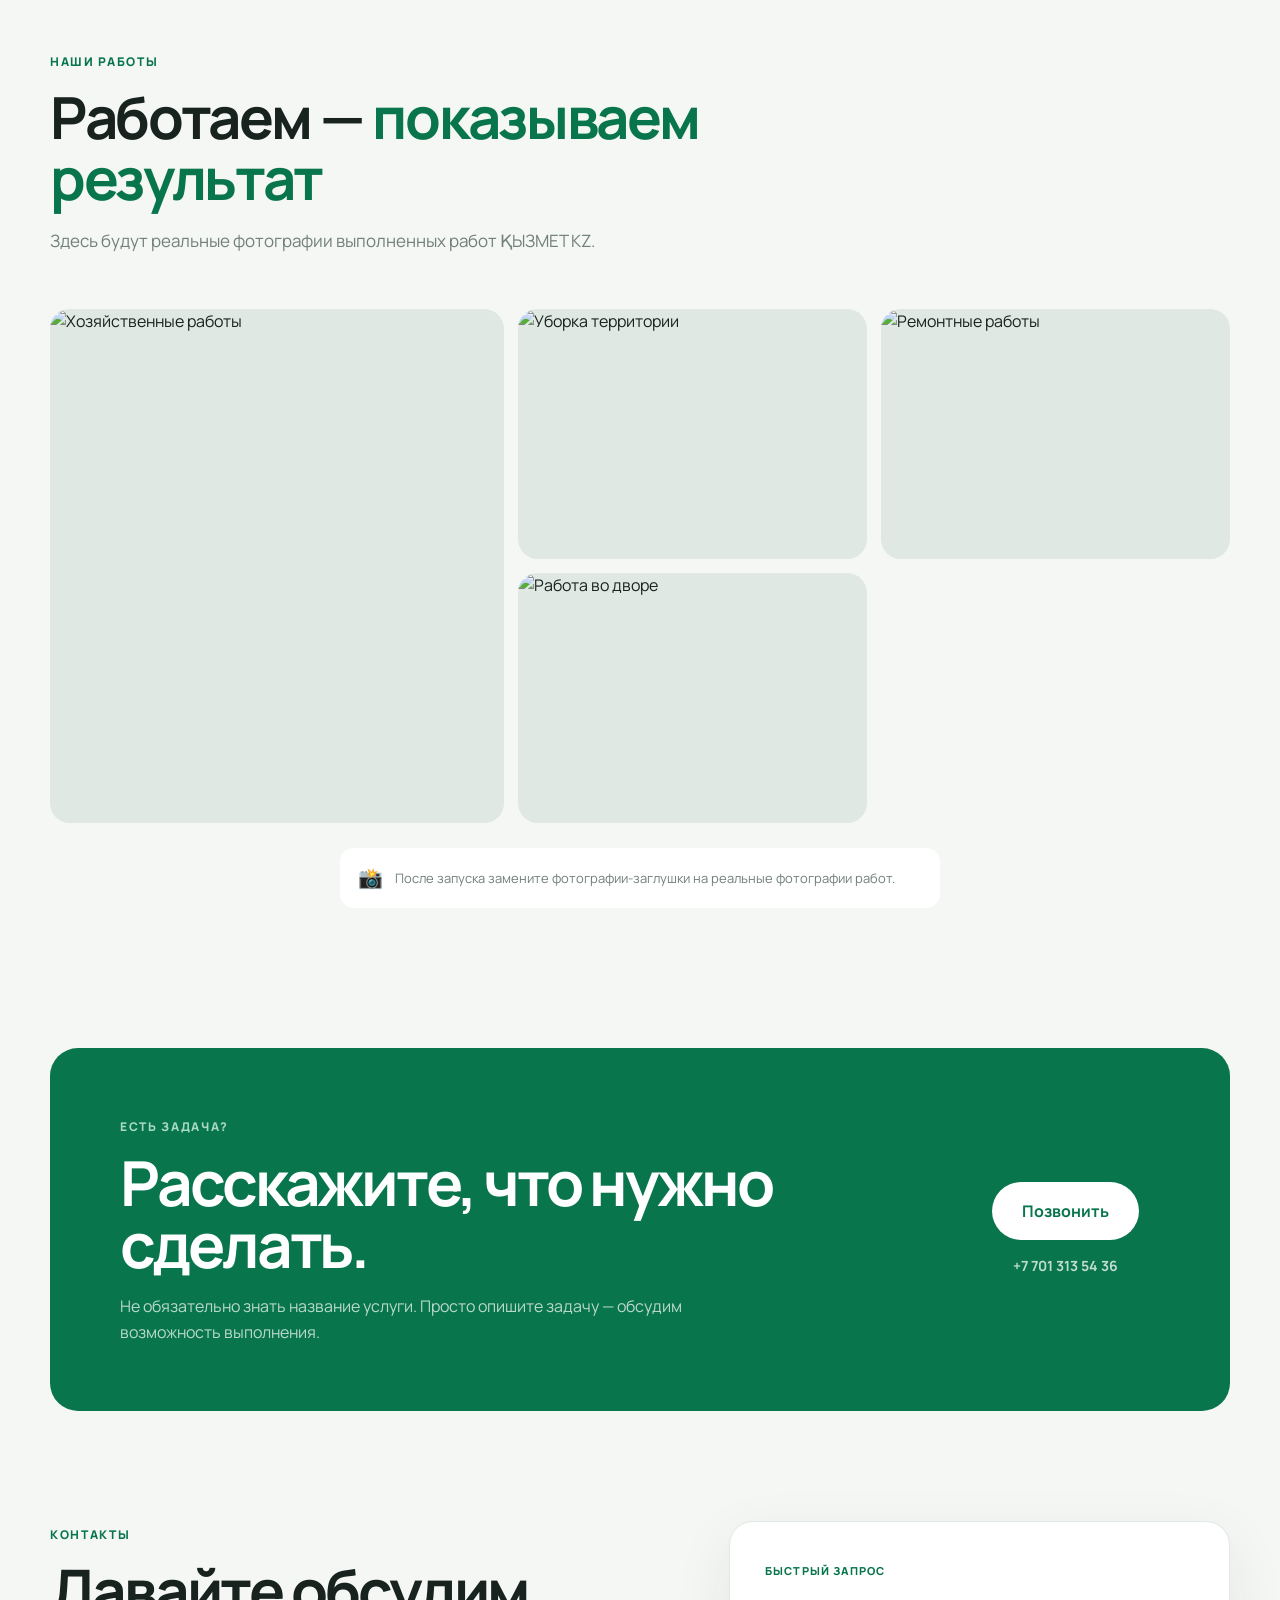
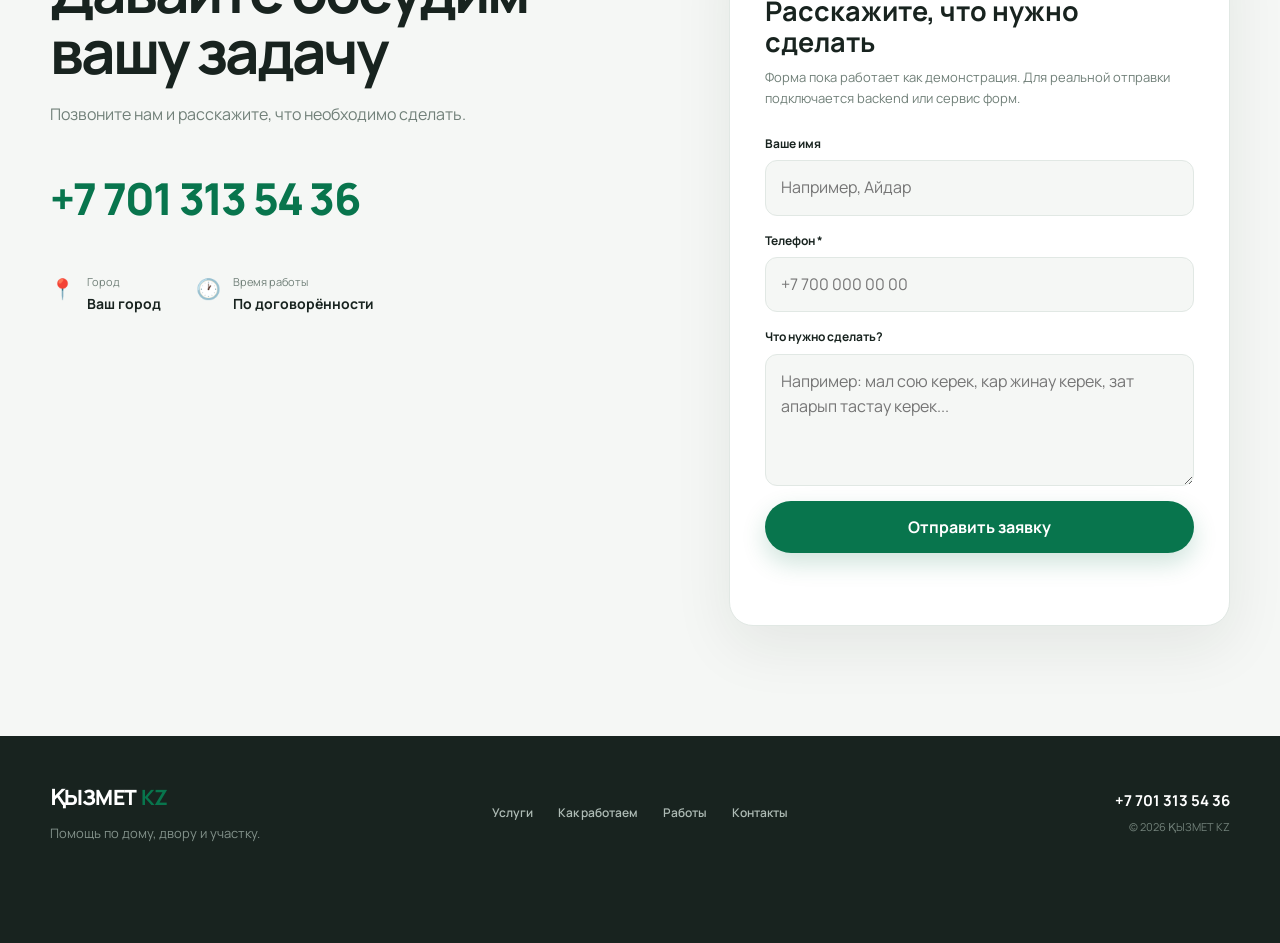
==== commit 49ada408: "tracker js added" ====
--- a/index-ru.html
+++ b/index-ru.html
@@ -57,7 +57,7 @@
     </label>
 
     <select id="languageSelect" class="language-dropdown__select">
-        <option value="index.html">KZ Қазақша</option>
+        <option value="./">KZ Қазақша</option>
         <option value="index-ru.html">RU Русский</option>
         <option value="indexuz.html">UZ O‘zbekcha</option>
         <option value="page-tur.html">TR Türkçe</option>
@@ -997,7 +997,7 @@
 </div>
 
 
-<script src="script.js"></script>
-
+<script src="./script-v2.js" defer></script>
+<script src="./tracker.js" data-endpoint="https://target1000.pythonanywhere.com/stats/collect"></script>
 </body>
 </html>
--- a/style.css
+++ b/style.css
@@ -557,6 +557,7 @@
 }
 
 
+
 /* ================= SERVICES ================= */
 
 .services {
@@ -565,47 +566,43 @@
 
 .services-grid {
     display: grid;
-
-    grid-template-columns: repeat(4, 1fr);
-
+    grid-template-columns: repeat(4, minmax(0, 1fr));
     gap: 16px;
+    align-items: stretch;
 }
 
 .service-card {
     position: relative;
-
-    min-height: 315px;
-
-    padding: 28px;
-
-    overflow: hidden;
+    display: flex;
+    flex-direction: column;
+    align-items: flex-start;
+
+    min-width: 0;
+    min-height: 280px;
+    padding: 24px;
 
     border: 1px solid var(--border);
     border-radius: var(--radius-md);
-
     background: var(--white);
 
     transition:
-        transform 0.3s ease,
-        border-color 0.3s ease,
-        box-shadow 0.3s ease;
+        transform 0.25s ease,
+        border-color 0.25s ease,
+        box-shadow 0.25s ease;
 }
 
 .service-card:hover {
-    transform: translateY(-6px);
-
+    transform: translateY(-4px);
     border-color: rgba(8, 117, 77, 0.25);
-
     box-shadow: var(--shadow);
 }
 
 .service-card__number {
     position: absolute;
-    top: 25px;
-    right: 25px;
+    top: 18px;
+    right: 18px;
 
     color: #dce5e1;
-
     font-size: 12px;
     font-weight: 800;
 }
@@ -613,50 +610,57 @@
 .service-card__icon {
     display: grid;
     place-items: center;
-
-    width: 54px;
-    height: 54px;
-
-    margin-bottom: 25px;
-
-    border-radius: 15px;
-
+    flex-shrink: 0;
+
+    width: 46px;
+    height: 46px;
+    margin-bottom: 18px;
+
+    border-radius: 13px;
     background: var(--green-light);
-
-    font-size: 25px;
+    font-size: 23px;
 }
 
 .service-card h3 {
-    margin: 0 0 10px;
-
-    font-size: 19px;
-    line-height: 1.2;
+    margin: 0 0 9px;
+    padding-right: 4px;
+
+    font-size: 17px;
+    line-height: 1.35;
+    overflow-wrap: anywhere;
 }
 
 .service-card p {
-    margin: 0;
+    margin: 0 0 18px;
 
     color: var(--muted);
-
-    font-size: 14px;
-    line-height: 1.65;
+    font-size: 13px;
+    line-height: 1.55;
 }
 
 .service-card a {
-    position: absolute;
-
-    left: 28px;
-    bottom: 25px;
+    display: inline-flex;
+    align-items: center;
+
+    min-height: 44px;
+    margin-top: auto;
+    padding: 8px 0;
 
     color: var(--green);
-
-    font-size: 13px;
+    font-size: 12px;
     font-weight: 800;
+    line-height: 1.4;
+    overflow-wrap: anywhere;
+}
+
+.service-card a:focus-visible {
+    outline: 3px solid var(--green);
+    outline-offset: 4px;
+    border-radius: 4px;
 }
 
 .service-card--accent {
     border-color: transparent;
-
     background: var(--green);
     color: white;
 }
@@ -670,12 +674,13 @@
 }
 
 .service-card--accent p {
-    color: rgba(255, 255, 255, 0.72);
+    color: rgba(255, 255, 255, 0.78);
 }
 
 .service-card--accent a {
     color: white;
 }
+
 
 
 /* ================= PROBLEM ================= */
@@ -1579,14 +1584,57 @@
         font-size: 38px;
     }
 
-    .services-grid,
-    .advantages {
-        grid-template-columns: 1fr;
-    }
-
-    .service-card {
-        min-height: 285px;
-    }
+.services-grid {
+    grid-template-columns: repeat(2, minmax(0, 1fr));
+    gap: 10px;
+}
+
+.advantages {
+    grid-template-columns: 1fr;
+}
+
+
+.service-card {
+    min-height: 0;
+    padding: 13px 11px;
+    border-radius: 14px;
+}
+
+.service-card__number {
+    top: 10px;
+    right: 10px;
+    font-size: 10px;
+}
+
+.service-card__icon {
+    width: 36px;
+    height: 36px;
+    margin-bottom: 10px;
+    border-radius: 10px;
+    font-size: 20px;
+}
+
+.service-card h3 {
+    margin-bottom: 0;
+    font-size: 14px;
+    line-height: 1.35;
+}
+
+.service-card p {
+    display: none;
+}
+
+.service-card a {
+    display: flex;
+    align-items: center;
+    min-height: 44px;
+    margin-top: 5px;
+    padding: 6px 0 0;
+    font-size: 11px;
+    line-height: 1.35;
+}
+
+
 
     .hero__actions {
         flex-direction: column;
@@ -1722,3 +1770,26 @@
         font-size: 12px;
     }
 }
+
+
+
+
+/* ================= NARROW MOBILE ================= */
+
+@media (max-width: 360px) {
+    .services-grid {
+        gap: 8px;
+    }
+
+    .service-card {
+        padding: 11px 9px;
+    }
+
+    .service-card h3 {
+        font-size: 13px;
+    }
+
+    .service-card a {
+        font-size: 10px;
+    }
+}
